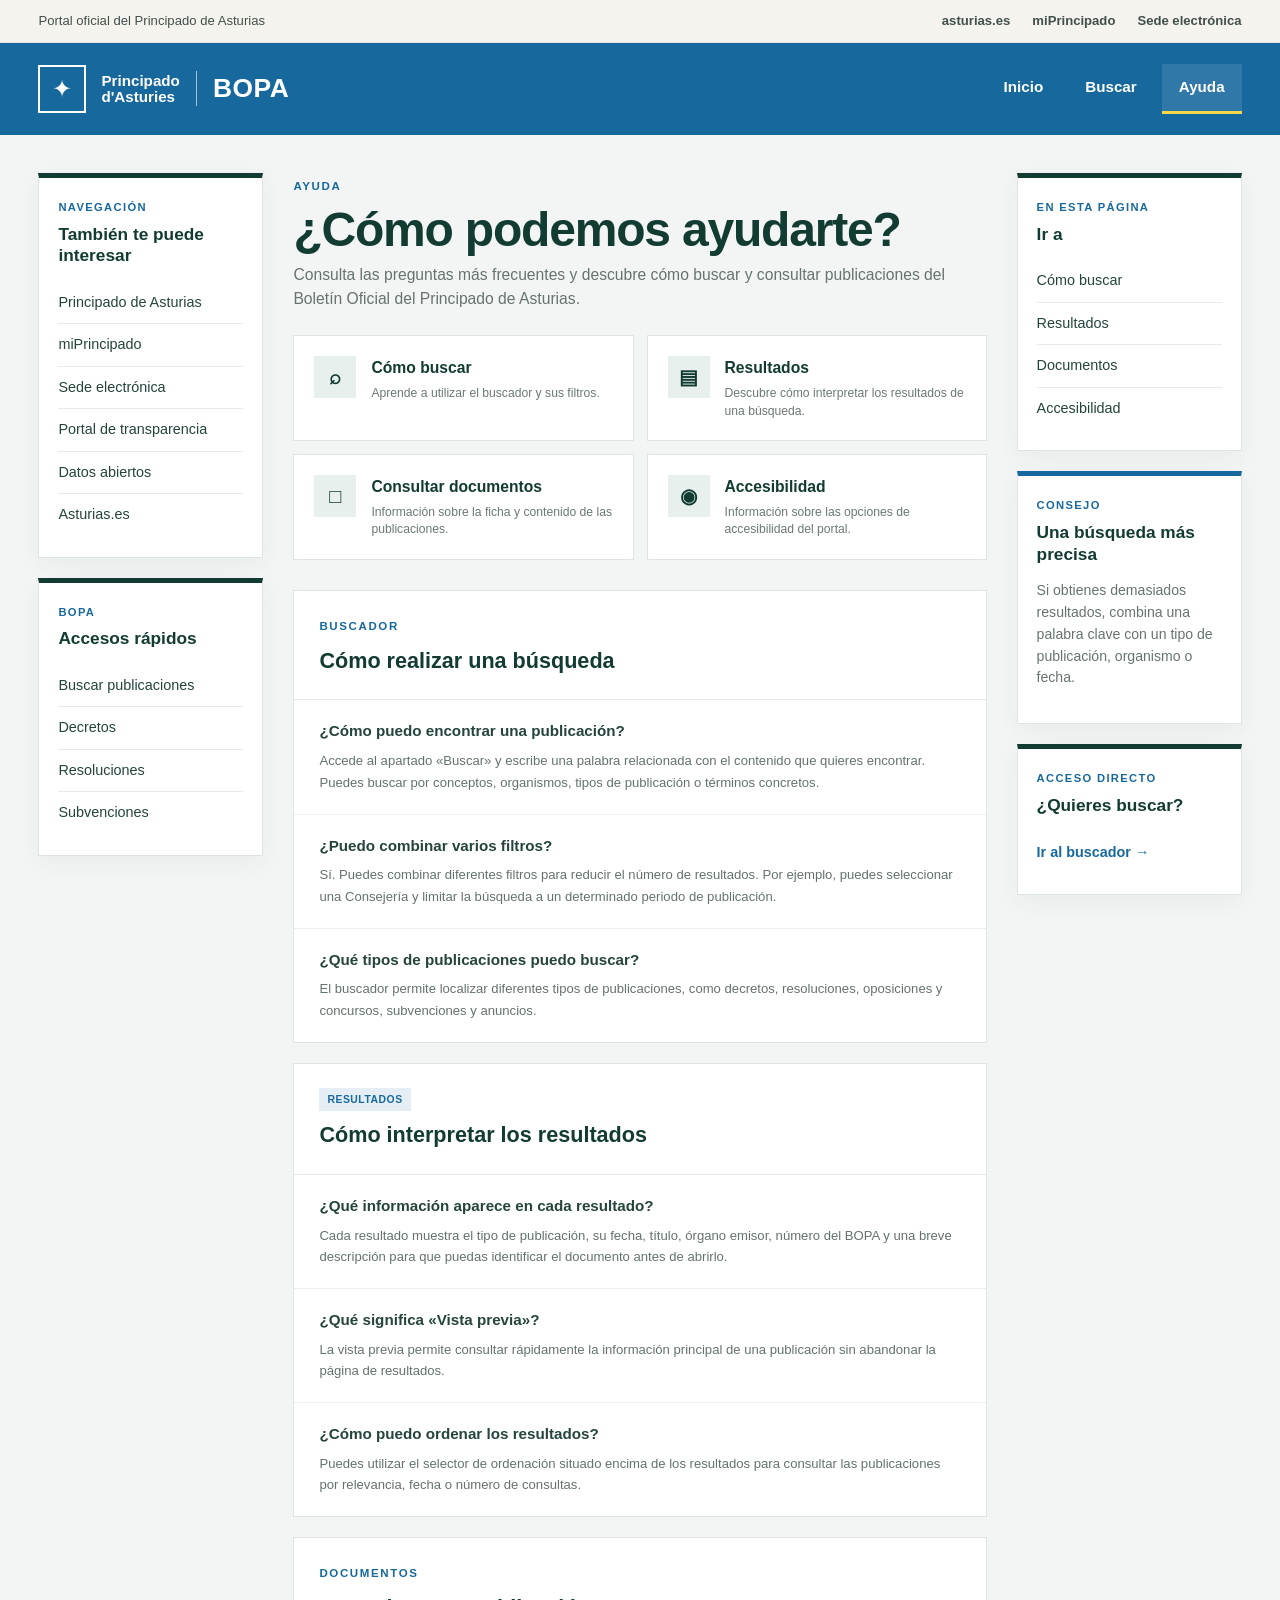
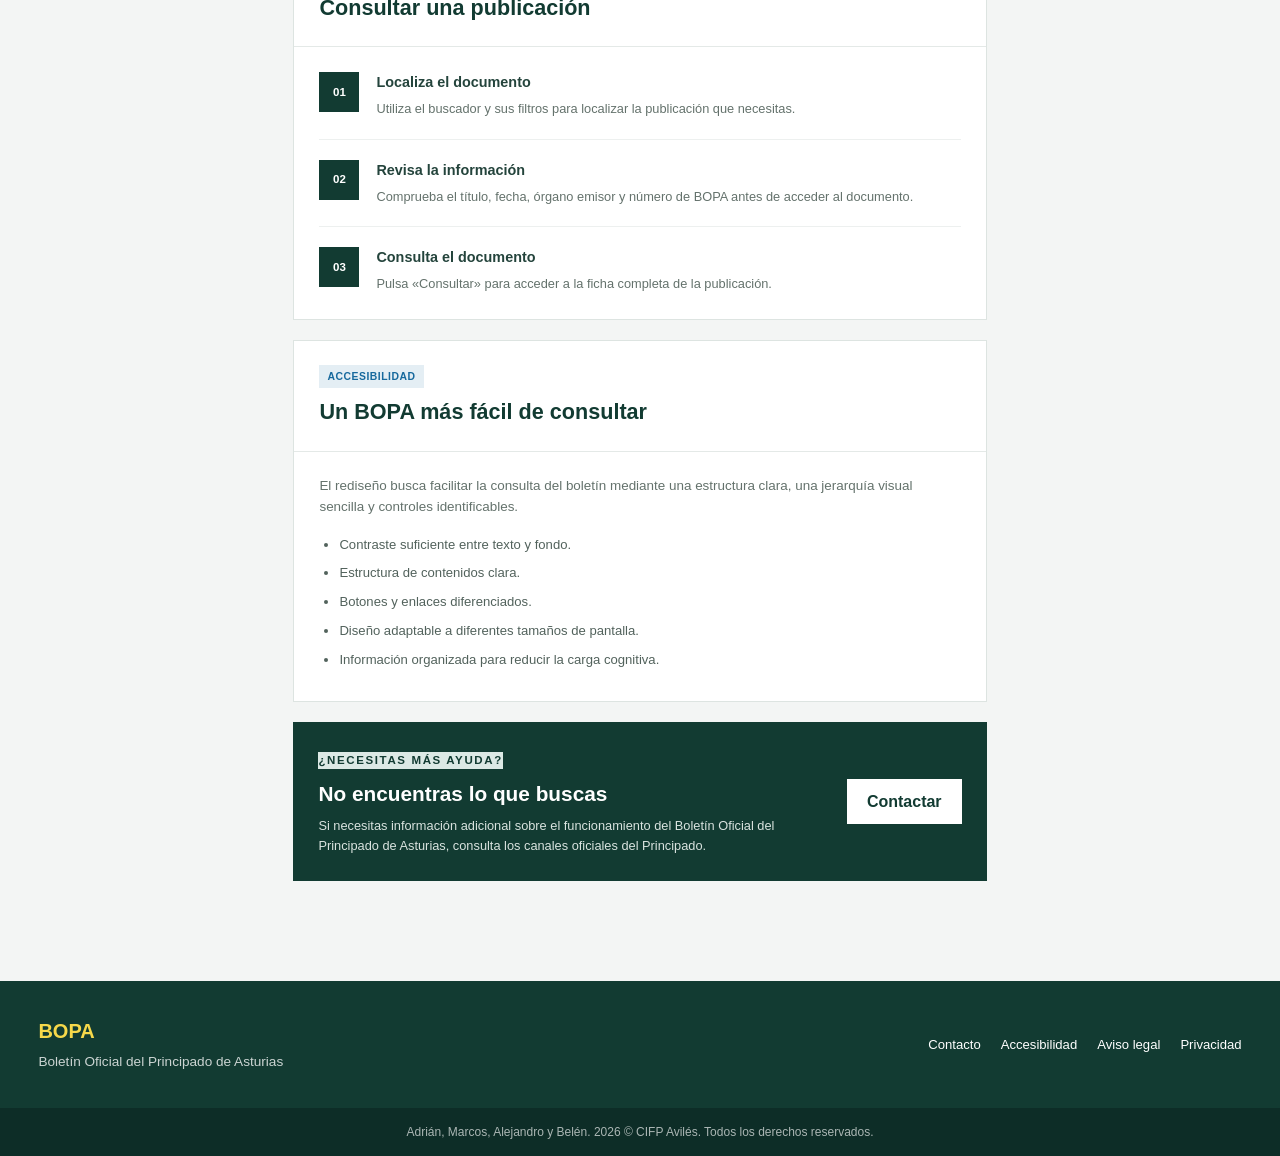
==== BOPA/ayuda.html @ 535a7653 "BOPA Subida TAREA DE CLASE" ====
<!DOCTYPE html>
<html lang="es">

<head>

    <meta charset="UTF-8">

    <meta
        name="viewport"
        content="width=device-width, initial-scale=1.0"
    >

    <title>Ayuda | BOPA</title>

    <link
        rel="stylesheet"
        href="css/estilos.css"
    >

</head>


<body>


    <!-- =========================================
         CABECERA
    ========================================== -->

    <header class="cabecera">


        <!-- BARRA SUPERIOR -->

        <div class="barra-superior">

            <div class="barra-superior-contenido">

                <span>
                    Portal oficial del Principado de Asturias
                </span>


                <nav class="enlaces-superiores">

                    <a href="#">
                        asturias.es
                    </a>

                    <a href="#">
                        miPrincipado
                    </a>

                    <a href="#">
                        Sede electrónica
                    </a>

                </nav>

            </div>

        </div>



        <!-- CABECERA PRINCIPAL -->

        <div class="cabecera-principal">

            <div class="cabecera-contenido">


                <a
                    href="index.html"
                    class="marca"
                >

                    <div class="escudo">
                        ✦
                    </div>


                    <div class="marca-texto">

                        <span class="marca-principado">

                            Principado
                            <br>
                            d'Asturies

                        </span>


                        <span class="separador"></span>


                        <span class="marca-bopa">
                            BOPA
                        </span>

                    </div>

                </a>



                <!-- NAVEGACIÓN -->

                <nav class="navegacion">

                    <a href="index.html">
                        Inicio
                    </a>

                    <a href="buscador.html">
                        Buscar
                    </a>

                    <a
                        href="ayuda.html"
                        class="activo"
                    >
                        Ayuda
                    </a>

                </nav>

            </div>

        </div>

    </header>



    <!-- =========================================
         CONTENIDO PRINCIPAL
    ========================================== -->

    <main class="pagina-bopa pagina-ayuda">


        <!-- =====================================
             COLUMNA IZQUIERDA
        ====================================== -->

        <aside class="columna-lateral izquierda">


            <div class="bloque-lateral">

                <span class="titulo-lateral">
                    NAVEGACIÓN
                </span>


                <h2>
                    También te puede interesar
                </h2>


                <a href="#">
                    Principado de Asturias
                </a>


                <a href="#">
                    miPrincipado
                </a>


                <a href="#">
                    Sede electrónica
                </a>


                <a href="#">
                    Portal de transparencia
                </a>


                <a href="#">
                    Datos abiertos
                </a>


                <a href="#">
                    Asturias.es
                </a>

            </div>



            <div class="bloque-lateral">

                <span class="titulo-lateral">
                    BOPA
                </span>


                <h2>
                    Accesos rápidos
                </h2>


                <a href="buscador.html">
                    Buscar publicaciones
                </a>


                <a href="buscador.html?tipo=decreto">
                    Decretos
                </a>


                <a href="buscador.html?tipo=resolucion">
                    Resoluciones
                </a>


                <a href="buscador.html?tipo=subvenciones">
                    Subvenciones
                </a>

            </div>

        </aside>



        <!-- =====================================
             CONTENIDO CENTRAL
        ====================================== -->

        <section class="contenido-principal">


            <!-- CABECERA -->

            <div class="cabecera-buscador">

                <span class="etiqueta etiqueta-verde">
                    AYUDA
                </span>


                <h1>
                    ¿Cómo podemos ayudarte?
                </h1>


                <p>
                    Consulta las preguntas más frecuentes y descubre
                    cómo buscar y consultar publicaciones del
                    Boletín Oficial del Principado de Asturias.
                </p>

            </div>



            <!-- =================================
                 ACCESOS DE AYUDA
            ================================== -->

            <section class="ayuda-accesos">


                <a
                    href="#como-buscar"
                    class="tarjeta-ayuda"
                >

                    <span class="icono-ayuda">
                        ⌕
                    </span>


                    <div>

                        <h2>
                            Cómo buscar
                        </h2>

                        <p>
                            Aprende a utilizar el buscador y sus filtros.
                        </p>

                    </div>

                </a>



                <a
                    href="#resultados"
                    class="tarjeta-ayuda"
                >

                    <span class="icono-ayuda">
                        ▤
                    </span>


                    <div>

                        <h2>
                            Resultados
                        </h2>

                        <p>
                            Descubre cómo interpretar los resultados
                            de una búsqueda.
                        </p>

                    </div>

                </a>



                <a
                    href="#documentos"
                    class="tarjeta-ayuda"
                >

                    <span class="icono-ayuda">
                        □
                    </span>


                    <div>

                        <h2>
                            Consultar documentos
                        </h2>

                        <p>
                            Información sobre la ficha y contenido
                            de las publicaciones.
                        </p>

                    </div>

                </a>



                <a
                    href="#accesibilidad"
                    class="tarjeta-ayuda"
                >

                    <span class="icono-ayuda">
                        ◉
                    </span>


                    <div>

                        <h2>
                            Accesibilidad
                        </h2>

                        <p>
                            Información sobre las opciones de
                            accesibilidad del portal.
                        </p>

                    </div>

                </a>

            </section>



            <!-- =================================
                 PREGUNTAS FRECUENTES
            ================================== -->

            <section
                class="seccion-ayuda"
                id="como-buscar"
            >

                <div class="titulo-seccion-ayuda">

                    <span class="etiqueta etiqueta-verde">
                        BUSCADOR
                    </span>


                    <h2>
                        Cómo realizar una búsqueda
                    </h2>

                </div>



                <div class="pregunta">

                    <h3>
                        ¿Cómo puedo encontrar una publicación?
                    </h3>


                    <p>
                        Accede al apartado «Buscar» y escribe una
                        palabra relacionada con el contenido que
                        quieres encontrar. Puedes buscar por
                        conceptos, organismos, tipos de publicación
                        o términos concretos.
                    </p>

                </div>



                <div class="pregunta">

                    <h3>
                        ¿Puedo combinar varios filtros?
                    </h3>


                    <p>
                        Sí. Puedes combinar diferentes filtros para
                        reducir el número de resultados. Por ejemplo,
                        puedes seleccionar una Consejería y limitar
                        la búsqueda a un determinado periodo de
                        publicación.
                    </p>

                </div>



                <div class="pregunta">

                    <h3>
                        ¿Qué tipos de publicaciones puedo buscar?
                    </h3>


                    <p>
                        El buscador permite localizar diferentes
                        tipos de publicaciones, como decretos,
                        resoluciones, oposiciones y concursos,
                        subvenciones y anuncios.
                    </p>

                </div>

            </section>



            <!-- =================================
                 RESULTADOS
            ================================== -->

            <section
                class="seccion-ayuda"
                id="resultados"
            >

                <div class="titulo-seccion-ayuda">

                    <span class="etiqueta etiqueta-azul">
                        RESULTADOS
                    </span>


                    <h2>
                        Cómo interpretar los resultados
                    </h2>

                </div>



                <div class="pregunta">

                    <h3>
                        ¿Qué información aparece en cada resultado?
                    </h3>


                    <p>
                        Cada resultado muestra el tipo de publicación,
                        su fecha, título, órgano emisor, número del
                        BOPA y una breve descripción para que puedas
                        identificar el documento antes de abrirlo.
                    </p>

                </div>



                <div class="pregunta">

                    <h3>
                        ¿Qué significa «Vista previa»?
                    </h3>


                    <p>
                        La vista previa permite consultar rápidamente
                        la información principal de una publicación
                        sin abandonar la página de resultados.
                    </p>

                </div>



                <div class="pregunta">

                    <h3>
                        ¿Cómo puedo ordenar los resultados?
                    </h3>


                    <p>
                        Puedes utilizar el selector de ordenación
                        situado encima de los resultados para
                        consultar las publicaciones por relevancia,
                        fecha o número de consultas.
                    </p>

                </div>

            </section>



            <!-- =================================
                 DOCUMENTOS
            ================================== -->

            <section
                class="seccion-ayuda"
                id="documentos"
            >

                <div class="titulo-seccion-ayuda">

                    <span class="etiqueta etiqueta-verde">
                        DOCUMENTOS
                    </span>


                    <h2>
                        Consultar una publicación
                    </h2>

                </div>



                <div class="pasos-ayuda">


                    <div class="paso-ayuda">

                        <span class="numero-paso">
                            01
                        </span>


                        <div>

                            <h3>
                                Localiza el documento
                            </h3>

                            <p>
                                Utiliza el buscador y sus filtros
                                para localizar la publicación que
                                necesitas.
                            </p>

                        </div>

                    </div>



                    <div class="paso-ayuda">

                        <span class="numero-paso">
                            02
                        </span>


                        <div>

                            <h3>
                                Revisa la información
                            </h3>

                            <p>
                                Comprueba el título, fecha, órgano
                                emisor y número de BOPA antes de
                                acceder al documento.
                            </p>

                        </div>

                    </div>



                    <div class="paso-ayuda">

                        <span class="numero-paso">
                            03
                        </span>


                        <div>

                            <h3>
                                Consulta el documento
                            </h3>

                            <p>
                                Pulsa «Consultar» para acceder a la
                                ficha completa de la publicación.
                            </p>

                        </div>

                    </div>

                </div>

            </section>



            <!-- =================================
                 ACCESIBILIDAD
            ================================== -->

            <section
                class="seccion-ayuda"
                id="accesibilidad"
            >

                <div class="titulo-seccion-ayuda">

                    <span class="etiqueta etiqueta-azul">
                        ACCESIBILIDAD
                    </span>


                    <h2>
                        Un BOPA más fácil de consultar
                    </h2>

                </div>


                <div class="bloque-accesibilidad">

                    <p>
                        El rediseño busca facilitar la consulta
                        del boletín mediante una estructura clara,
                        una jerarquía visual sencilla y controles
                        identificables.
                    </p>


                    <ul>

                        <li>
                            Contraste suficiente entre texto y fondo.
                        </li>

                        <li>
                            Estructura de contenidos clara.
                        </li>

                        <li>
                            Botones y enlaces diferenciados.
                        </li>

                        <li>
                            Diseño adaptable a diferentes tamaños
                            de pantalla.
                        </li>

                        <li>
                            Información organizada para reducir
                            la carga cognitiva.
                        </li>

                    </ul>

                </div>

            </section>



            <!-- =================================
                 CONTACTO
            ================================== -->

            <section class="contacto-ayuda">

                <div>

                    <span class="etiqueta etiqueta-verde">
                        ¿NECESITAS MÁS AYUDA?
                    </span>


                    <h2>
                        No encuentras lo que buscas
                    </h2>


                    <p>
                        Si necesitas información adicional sobre
                        el funcionamiento del Boletín Oficial del
                        Principado de Asturias, consulta los
                        canales oficiales del Principado.
                    </p>

                </div>


                <a
                    href="#"
                    class="boton-secundario"
                >
                    Contactar
                </a>

            </section>

        </section>



        <!-- =====================================
             COLUMNA DERECHA
        ====================================== -->

        <aside class="columna-lateral derecha">


            <div class="bloque-lateral">

                <span class="titulo-lateral">
                    EN ESTA PÁGINA
                </span>


                <h2>
                    Ir a
                </h2>


                <a href="#como-buscar">
                    Cómo buscar
                </a>


                <a href="#resultados">
                    Resultados
                </a>


                <a href="#documentos">
                    Documentos
                </a>


                <a href="#accesibilidad">
                    Accesibilidad
                </a>

            </div>



            <div class="bloque-lateral bloque-destacado">

                <span class="titulo-lateral">
                    CONSEJO
                </span>


                <h2>
                    Una búsqueda más precisa
                </h2>


                <p>
                    Si obtienes demasiados resultados, combina
                    una palabra clave con un tipo de publicación,
                    organismo o fecha.
                </p>

            </div>



            <div class="bloque-lateral">

                <span class="titulo-lateral">
                    ACCESO DIRECTO
                </span>
                <h2>
                    ¿Quieres buscar?
                </h2>
                <a
                    href="buscador.html"
                    class="enlace-destacado"
                >
                    Ir al buscador →
                </a>
            </div>
        </aside>
    </main>


    <!-- =========================================
         FOOTER
    ========================================== -->

    <footer class="pie-pagina">
        <div class="pie-contenido">
            <div class="pie-marca">
                <strong>
                    BOPA
                </strong>
                <span>
                    Boletín Oficial del Principado de Asturias
                </span>
            </div>
            <div class="pie-enlaces">
                <a href="#">
                    Contacto
                </a>
                <a href="#">
                    Accesibilidad
                </a>
                <a href="#">
                    Aviso legal
                </a>
                <a href="#">
                    Privacidad
                </a>
            </div>
        </div>
        <div class="pie-final">
                Adrián, Marcos, Alejandro y Belén.
                2026 © CIFP Avilés.
                Todos los derechos reservados.
        </div>
    </footer>
</body>
</html>
---- BOPA/css/estilos.css ----
/* =========================================
   CONFIGURACIÓN GENERAL
========================================= */

* {
    box-sizing: border-box;
    margin: 0;
    padding: 0;
}

html {
    scroll-behavior: smooth;
}

body {
    font-family: Arial, Helvetica, sans-serif;
    background: #f3f5f4;
    color: #172522;
    line-height: 1.5;
}

a {
    color: inherit;
}

button,
input {
    font: inherit;
}



/* =========================================
   COLORES
========================================= */

/*
   Verde institucional:
   #123b32

   Azul asturiano:
   #17699d

   Azul oscuro:
   #0d4668

   Amarillo:
   #f6d84a

   Crema:
   #f5f3ed

   Gris:
   #66736f
*/



/* =========================================
   CABECERA
========================================= */

.cabecera {
    width: 100%;
    background: white;
}


/* Barra superior */

.barra-superior {
    background: #f5f3ed;
    border-bottom: 1px solid #e2e5e3;
}

.barra-superior-contenido {
    width: min(1500px, 94%);
    margin: 0 auto;

    min-height: 42px;

    display: flex;
    align-items: center;
    justify-content: space-between;

    gap: 20px;

    font-size: 0.82rem;
    color: #42504c;
}

.enlaces-superiores {
    display: flex;
    align-items: center;
    gap: 22px;
}

.enlaces-superiores a {
    text-decoration: none;
    font-weight: 600;
}

.enlaces-superiores a:hover {
    text-decoration: underline;
}



/* Cabecera principal */

.cabecera-principal {
    background: #17699d;
    color: white;
}

.cabecera-contenido {
    width: min(1500px, 94%);
    min-height: 92px;

    margin: 0 auto;

    display: flex;
    align-items: center;
    justify-content: space-between;

    gap: 30px;
}


/* Marca */

.marca {
    display: flex;
    align-items: center;
    gap: 15px;

    color: white;
    text-decoration: none;
}

.escudo {
    width: 48px;
    height: 48px;

    border: 2px solid white;

    display: flex;
    align-items: center;
    justify-content: center;

    font-size: 1.5rem;
}

.marca-texto {
    display: flex;
    align-items: center;
    gap: 16px;
}

.marca-principado {
    font-size: 0.95rem;
    line-height: 1.05;
    font-weight: 700;
}

.separador {
    width: 1px;
    height: 35px;
    background: rgba(255, 255, 255, 0.6);
}

.marca-bopa {
    font-size: 1.65rem;
    font-weight: 700;
    letter-spacing: 0.02em;
}


/* Navegación */

.navegacion {
    display: flex;
    align-items: center;
    gap: 8px;
}

.navegacion a {
    color: white;
    text-decoration: none;

    padding: 12px 17px;

    font-size: 0.95rem;
    font-weight: 600;

    border-bottom: 3px solid transparent;

    transition: 0.2s ease;
}

.navegacion a:hover,
.navegacion a.activo {
    background: rgba(255, 255, 255, 0.1);
    border-bottom-color: #f6d84a;
}



/* =========================================
   ESTRUCTURA DE TRES COLUMNAS
========================================= */

.pagina-bopa {
    width: min(1500px, 94%);

    margin: 0 auto;

    display: grid;

    grid-template-columns:
        225px
        minmax(500px, 1fr)
        225px;

    gap: 30px;

    align-items: start;

    padding: 38px 0 70px;
}


/* =========================================
   COLUMNAS LATERALES
========================================= */

.columna-lateral {
    position: sticky;
    top: 25px;

    display: flex;
    flex-direction: column;
    gap: 20px;
}


.bloque-lateral {
    background: white;

    border: 1px solid #dde4e1;
    border-top: 5px solid #123b32;

    padding: 21px 19px;

    box-shadow:
        0 7px 22px rgba(18, 59, 50, 0.05);
}


.titulo-lateral {
    display: block;

    margin-bottom: 8px;

    color: #17699d;

    font-size: 0.7rem;
    font-weight: 800;

    letter-spacing: 0.12em;
}


.bloque-lateral h2 {
    color: #123b32;

    font-size: 1.08rem;
    line-height: 1.25;

    margin-bottom: 15px;
}


.bloque-lateral a {
    display: block;

    padding: 11px 0;

    color: #24443c;

    border-bottom: 1px solid #e6ebe9;

    text-decoration: none;

    font-size: 0.9rem;
    line-height: 1.35;

    transition: 0.2s ease;
}


.bloque-lateral a:last-child {
    border-bottom: none;
}


.bloque-lateral a:hover {
    color: #17699d;
    padding-left: 5px;
}


.bloque-lateral p {
    color: #66736f;

    font-size: 0.88rem;
    line-height: 1.55;

    margin-bottom: 13px;
}


.enlace-destacado {
    color: #17699d !important;

    font-weight: 700;

    border-bottom: none !important;
}


.bloque-ayuda {
    border-top-color: #f6d84a;
}


.bloque-destacado {
    border-top-color: #17699d;
}


.numero-bopa {
    background: #123b32;
    color: white;

    border-top: 5px solid #f6d84a;
}


.numero-bopa .titulo-lateral {
    color: #f6d84a;
}


.numero-bopa strong {
    display: block;

    font-size: 2rem;
    line-height: 1;

    margin-bottom: 6px;
}


.numero-bopa span:last-child {
    font-size: 0.85rem;
    opacity: 0.85;
}



/* =========================================
   CONTENIDO CENTRAL
========================================= */

.contenido-principal {
    min-width: 0;
}



/* =========================================
   HERO
========================================= */

.hero-bopa {
    position: relative;

    min-height: 355px;

    padding: 54px 50px;

    display: flex;
    align-items: center;

    overflow: hidden;

    background:
        linear-gradient(
            115deg,
            #123b32 0%,
            #155044 57%,
            #17699d 100%
        );

    color: white;
}


.hero-contenido {
    position: relative;
    z-index: 2;

    max-width: 650px;
}


.etiqueta {
    display: inline-block;

    color: #f6d84a;

    font-size: 0.72rem;
    font-weight: 800;

    letter-spacing: 0.14em;
}


.etiqueta-verde {
    color: #17699d;
}


.hero-bopa h1 {
    max-width: 650px;

    margin: 14px 0 19px;

    font-size: clamp(2.2rem, 4vw, 3.7rem);
    line-height: 1.02;
    letter-spacing: -0.03em;
}


.hero-bopa p {
    max-width: 610px;

    margin-bottom: 29px;

    color: rgba(255, 255, 255, 0.88);

    font-size: 1rem;
    line-height: 1.65;
}



/* Decoración */

.decoracion-hero {
    position: absolute;

    right: -30px;
    bottom: -20px;

    width: 390px;
    height: 260px;

    opacity: 0.75;
}


.montana {
    position: absolute;

    bottom: 0;

    border-style: solid;
    border-width: 0 110px 190px 110px;
    border-color: transparent transparent rgba(255, 255, 255, 0.08) transparent;
}


.montana-1 {
    left: 0;
}


.montana-2 {
    left: 95px;

    border-width: 0 135px 220px 135px;
    border-bottom-color: rgba(246, 216, 74, 0.1);
}


.montana-3 {
    left: 190px;

    border-width: 0 115px 170px 115px;
    border-bottom-color: rgba(255, 255, 255, 0.07);
}



/* =========================================
   BOTONES
========================================= */

.boton-principal {
    display: inline-flex;
    align-items: center;
    justify-content: center;

    min-height: 48px;

    padding: 0 22px;

    background: #f6d84a;
    color: #123b32;

    text-decoration: none;

    font-weight: 800;

    border: 2px solid #f6d84a;

    transition: 0.2s ease;
}


.boton-principal:hover {
    background: white;
    border-color: white;
}


.boton-secundario {
    display: inline-flex;
    align-items: center;
    justify-content: center;

    min-height: 45px;

    padding: 0 20px;

    background: #123b32;
    color: white;

    text-decoration: none;

    font-weight: 700;

    white-space: nowrap;

    transition: 0.2s ease;
}


.boton-secundario:hover {
    background: #17699d;
}



/* =========================================
   ÚLTIMO BOLETÍN
========================================= */

.ultimo-bulletin {
    margin-top: 22px;

    padding: 25px 27px;

    background: #f5f3ed;

    border-left: 5px solid #f6d84a;

    display: flex;
    align-items: center;
    justify-content: space-between;

    gap: 25px;
}


.bulletin-info h2 {
    margin: 7px 0 3px;

    color: #123b32;

    font-size: 1.55rem;
}


.bulletin-info p {
    color: #66736f;

    font-size: 0.9rem;
}



/* =========================================
   BUSCADOR DESTACADO
========================================= */

.buscador-destacado {
    margin-top: 22px;

    padding: 27px;

    background: white;

    border: 1px solid #dde4e1;

    display: grid;

    grid-template-columns: 0.8fr 1.2fr;

    gap: 30px;

    align-items: center;
}


.buscador-destacado h2 {
    color: #123b32;

    margin: 7px 0 6px;

    font-size: 1.5rem;
}


.buscador-destacado p {
    color: #66736f;

    font-size: 0.9rem;
}


.buscador-formulario label {
    display: block;

    margin-bottom: 8px;

    color: #123b32;

    font-size: 0.82rem;
    font-weight: 700;
}


.campo-busqueda {
    display: flex;

    width: 100%;
}


.campo-busqueda input {
    flex: 1;

    min-width: 0;

    height: 49px;

    padding: 0 15px;

    border: 2px solid #aebbb7;
    border-right: none;

    color: #172522;

    outline: none;
}


.campo-busqueda input:focus {
    border-color: #17699d;
}


.campo-busqueda button {
    height: 49px;

    padding: 0 22px;

    border: none;

    background: #17699d;
    color: white;

    font-weight: 700;

    cursor: pointer;

    transition: 0.2s ease;
}


.campo-busqueda button:hover {
    background: #123b32;
}



/* =========================================
   ACCESOS CENTRALES
========================================= */

.accesos-centro {
    margin-top: 42px;
}


.titulo-seccion {
    margin-bottom: 20px;
}


.titulo-seccion h2 {
    color: #123b32;

    margin: 7px 0 5px;

    font-size: 1.65rem;
}


.titulo-seccion p {
    color: #66736f;

    font-size: 0.9rem;
}


.tarjetas-acceso {
    display: grid;

    grid-template-columns: repeat(2, minmax(0, 1fr));

    gap: 14px;
}


.tarjeta-acceso {
    min-height: 105px;

    padding: 19px;

    background: white;

    border: 1px solid #dde4e1;

    display: grid;

    grid-template-columns: 42px 1fr 20px;

    align-items: center;

    gap: 14px;

    text-decoration: none;

    transition:
        transform 0.2s ease,
        box-shadow 0.2s ease,
        border-color 0.2s ease;
}


.tarjeta-acceso:hover {
    transform: translateY(-3px);

    border-color: #17699d;

    box-shadow:
        0 9px 25px rgba(18, 59, 50, 0.08);
}


.icono-tarjeta {
    width: 42px;
    height: 42px;

    display: flex;
    align-items: center;
    justify-content: center;

    background: #e8f0ee;

    color: #123b32;

    font-weight: 800;

    border-radius: 50%;
}


.tarjeta-acceso strong {
    display: block;

    color: #123b32;

    margin-bottom: 4px;

    font-size: 0.95rem;
}


.tarjeta-acceso span:not(.flecha) {
    display: block;

    color: #66736f;

    font-size: 0.78rem;
    line-height: 1.4;
}


.tarjeta-acceso .flecha {
    color: #17699d;

    font-size: 1.25rem;

    font-weight: 700;
}



/* =========================================
   PIE DE PÁGINA
========================================= */

.pie-pagina {
    background: #123b32;
    color: white;

    margin-top: 10px;
}


.pie-contenido {
    width: min(1500px, 94%);

    margin: 0 auto;

    padding: 35px 0;

    display: flex;
    justify-content: space-between;
    align-items: center;

    gap: 30px;
}


.pie-marca strong {
    display: block;

    margin-bottom: 3px;

    color: #f6d84a;

    font-size: 1.25rem;
}


.pie-marca span {
    color: rgba(255, 255, 255, 0.78);

    font-size: 0.85rem;
}


.pie-enlaces {
    display: flex;

    flex-wrap: wrap;

    gap: 20px;
}


.pie-enlaces a {
    color: white;

    font-size: 0.82rem;

    text-decoration: none;
}


.pie-enlaces a:hover {
    text-decoration: underline;
}


.pie-final {
    padding: 15px 5%;

    background: #0d2d27;

    color: rgba(255, 255, 255, 0.65);

    text-align: center;

    font-size: 0.75rem;
}



/* =========================================
   TABLET
========================================= */

@media (max-width: 1150px) {

    .pagina-bopa {
        grid-template-columns:
            190px
            minmax(0, 1fr)
            190px;

        gap: 20px;
    }

    .hero-bopa {
        padding: 45px 38px;
    }

    .hero-bopa h1 {
        font-size: 2.6rem;
    }

    .decoracion-hero {
        opacity: 0.45;
        right: -100px;
    }

}



/* =========================================
   TABLET PEQUEÑA
========================================= */

@media (max-width: 900px) {

    .pagina-bopa {
        grid-template-columns: 1fr;
    }


    .columna-lateral {
        position: static;
    }


    .contenido-principal {
        order: 1;
    }


    .izquierda {
        order: 2;
    }


    .derecha {
        order: 3;
    }


    .izquierda,
    .derecha {
        display: grid;

        grid-template-columns: repeat(2, minmax(0, 1fr));

        align-items: start;
    }


    .hero-bopa {
        min-height: 320px;
    }


    .buscador-destacado {
        grid-template-columns: 1fr;
    }

}



/* =========================================
   MÓVIL
========================================= */

@media (max-width: 650px) {

    .barra-superior-contenido {
        min-height: 38px;

        justify-content: center;

        font-size: 0.72rem;
    }


    .enlaces-superiores {
        display: none;
    }


    .cabecera-contenido {
        min-height: 80px;
    }


    .escudo {
        width: 40px;
        height: 40px;
    }


    .marca-principado {
        display: none;
    }


    .separador {
        display: none;
    }


    .marca-bopa {
        font-size: 1.45rem;
    }


    .navegacion a {
        padding: 9px 8px;

        font-size: 0.78rem;
    }


    .pagina-bopa {
        width: 92%;

        padding-top: 20px;
        padding-bottom: 45px;
    }


    .hero-bopa {
        min-height: 350px;

        padding: 35px 25px;
    }


    .hero-bopa h1 {
        font-size: 2.2rem;
    }


    .hero-bopa p {
        font-size: 0.92rem;
    }


    .decoracion-hero {
        right: -170px;
        bottom: -30px;
    }


    .ultimo-bulletin {
        align-items: flex-start;

        flex-direction: column;

        padding: 22px;
    }


    .boton-secundario {
        width: 100%;
    }


    .buscador-destacado {
        padding: 22px;
    }


    .campo-busqueda {
        flex-direction: column;
        gap: 8px;
    }


    .campo-busqueda input {
        width: 100%;

        border-right: 2px solid #aebbb7;
    }


    .campo-busqueda button {
        width: 100%;
    }


    .tarjetas-acceso {
        grid-template-columns: 1fr;
    }


    .izquierda,
    .derecha {
        display: flex;

        flex-direction: column;
    }


    .pie-contenido {
        flex-direction: column;

        align-items: flex-start;
    }


    .pie-enlaces {
        gap: 12px;
    }

}



/* =========================================
   ACCESIBILIDAD / REDUCCIÓN DE MOVIMIENTO
========================================= */

@media (prefers-reduced-motion: reduce) {

    html {
        scroll-behavior: auto;
    }

    *,
    *::before,
    *::after {
        transition: none !important;
    }

}

/* =========================================
   BUSCADOR BOPA
========================================= */

.pagina-buscador {
    align-items: start;
}


/* =========================================
   CABECERA DEL BUSCADOR
========================================= */

.cabecera-buscador {
    margin-bottom: 25px;
}

.cabecera-buscador h1 {
    color: #123b32;

    margin: 8px 0 8px;

    font-size: clamp(2rem, 4vw, 3rem);

    line-height: 1.05;

    letter-spacing: -0.025em;
}

.cabecera-buscador p {
    max-width: 700px;

    color: #66736f;

    font-size: 0.98rem;
}


/* =========================================
   PANEL DE BÚSQUEDA
========================================= */

.panel-busqueda {
    position: relative;

    background: white;

    border: 1px solid #dde4e1;

    padding: 27px;

    margin-bottom: 25px;

    box-shadow:
        0 7px 25px rgba(18, 59, 50, 0.04);
}

.panel-busqueda form {
    position: relative;
}

.panel-busqueda label {
    display: block;

    color: #123b32;

    font-weight: 700;

    margin-bottom: 9px;
}

.busqueda-principal {
    display: flex;

    width: 100%;
}

.input-con-icono {
    position: relative;

    flex: 1;
}

.icono-busqueda {
    position: absolute;

    left: 16px;
    top: 50%;

    transform: translateY(-50%);

    color: #66736f;

    font-size: 1.35rem;

    pointer-events: none;
}

.input-con-icono input {
    width: 100%;

    height: 55px;

    padding: 0 18px 0 48px;

    border: 2px solid #aebbb7;
    border-right: none;

    outline: none;

    color: #172522;

    background: white;
}

.input-con-icono input:focus {
    border-color: #17699d;
}

.boton-buscar {
    min-width: 120px;

    height: 55px;

    padding: 0 25px;

    border: none;

    background: #17699d;

    color: white;

    font-weight: 700;

    cursor: pointer;

    transition: 0.2s ease;
}

.boton-buscar:hover {
    background: #123b32;
}


/* =========================================
   SUGERENCIAS
========================================= */

.sugerencias {
    position: absolute;

    z-index: 20;

    top: 91px;
    left: 0;
    right: 120px;

    background: white;

    border: 1px solid #cbd5d1;

    box-shadow:
        0 10px 25px rgba(0, 0, 0, 0.1);
}

.sugerencia {
    width: 100%;

    display: flex;

    align-items: center;

    gap: 10px;

    padding: 13px 16px;

    border: none;
    border-bottom: 1px solid #edf0ef;

    background: white;

    text-align: left;

    color: #24443c;

    cursor: pointer;
}

.sugerencia:last-child {
    border-bottom: none;
}

.sugerencia:hover {
    background: #f2f6f5;
}

.sugerencia-icono {
    color: #17699d;

    font-weight: 700;
}


/* =========================================
   EJEMPLOS DE BÚSQUEDA
========================================= */

.ejemplos-busqueda {
    display: flex;

    align-items: center;

    flex-wrap: wrap;

    gap: 8px;

    margin-top: 14px;

    font-size: 0.78rem;

    color: #66736f;
}

.ejemplos-busqueda button {
    border: none;

    padding: 5px 9px;

    background: #edf3f1;

    color: #17699d;

    border-radius: 3px;

    cursor: pointer;

    font-size: 0.76rem;

    font-weight: 600;
}

.ejemplos-busqueda button:hover {
    background: #dce9e5;
}


/* =========================================
   ZONA RESULTADOS
========================================= */

.zona-resultados {
    display: grid;

    grid-template-columns: 230px minmax(0, 1fr);

    gap: 22px;

    align-items: start;
}


/* =========================================
   FILTROS
========================================= */

.filtros {
    background: white;

    border: 1px solid #dde4e1;

    padding: 20px;

    position: sticky;

    top: 25px;
}

.filtros-cabecera {
    display: flex;

    align-items: flex-start;

    justify-content: space-between;

    gap: 10px;

    padding-bottom: 17px;

    border-bottom: 1px solid #e3e8e6;
}

.filtros-cabecera h2 {
    color: #123b32;

    font-size: 1.15rem;

    margin-top: 5px;
}

.boton-limpiar {
    padding: 4px 0;

    border: none;

    background: transparent;

    color: #17699d;

    font-size: 0.76rem;

    font-weight: 700;

    cursor: pointer;
}

.boton-limpiar:hover {
    text-decoration: underline;
}


/* Grupos */

.grupo-filtro {
    padding: 19px 0;

    border-bottom: 1px solid #e3e8e6;
}

.grupo-filtro:last-child {
    border-bottom: none;
}

.grupo-filtro h3 {
    color: #24443c;

    font-size: 0.86rem;

    margin-bottom: 12px;
}


/* Checkbox */

.checkbox-filtro {
    display: grid;

    grid-template-columns: 17px minmax(0, 1fr) auto;

    align-items: center;

    gap: 8px;

    padding: 7px 0;

    cursor: pointer;

    font-size: 0.8rem;

    color: #4c5c57;
}

.checkbox-filtro input {
    width: 15px;
    height: 15px;

    accent-color: #17699d;

    cursor: pointer;
}

.checkbox-filtro small {
    color: #8a9692;

    font-size: 0.7rem;
}


/* Fechas */

.campo-fecha {
    display: block;

    margin-bottom: 10px;
}

.campo-fecha:last-child {
    margin-bottom: 0;
}

.campo-fecha span {
    display: block;

    color: #66736f;

    font-size: 0.72rem;

    margin-bottom: 4px;
}

.campo-fecha input {
    width: 100%;

    height: 37px;

    padding: 0 8px;

    border: 1px solid #bdc8c4;

    color: #34453f;

    background: white;

    outline: none;

    font-size: 0.76rem;
}

.campo-fecha input:focus {
    border-color: #17699d;
}


/* Número BOPA */

.input-filtro {
    width: 100%;

    height: 38px;

    padding: 0 10px;

    border: 1px solid #bdc8c4;

    outline: none;

    font-size: 0.8rem;
}

.input-filtro:focus {
    border-color: #17699d;
}


/* =========================================
   CABECERA RESULTADOS
========================================= */

.resultados {
    min-width: 0;
}

.resultados-cabecera {
    display: flex;

    justify-content: space-between;

    align-items: flex-end;

    gap: 20px;

    margin-bottom: 16px;
}

.contador-resultados {
    color: #123b32;

    font-size: 1.1rem;

    font-weight: 800;
}

.resultados-cabecera p {
    color: #66736f;

    font-size: 0.78rem;

    margin-top: 2px;
}

.ordenar {
    display: flex;

    align-items: center;

    gap: 8px;

    white-space: nowrap;
}

.ordenar label {
    color: #66736f;

    font-size: 0.76rem;
}

.ordenar select {
    height: 36px;

    padding: 0 9px;

    border: 1px solid #bdc8c4;

    background: white;

    color: #34453f;

    outline: none;

    font-size: 0.78rem;
}


/* =========================================
   TARJETAS DE RESULTADOS
========================================= */

.lista-resultados {
    display: flex;

    flex-direction: column;

    gap: 13px;
}

.resultado {
    background: white;

    border: 1px solid #dde4e1;

    padding: 20px 22px;

    transition:
        border-color 0.2s ease,
        box-shadow 0.2s ease,
        transform 0.2s ease;
}

.resultado:hover {
    border-color: #17699d;

    box-shadow:
        0 8px 22px rgba(18, 59, 50, 0.07);
}

.resultado-superior {
    display: flex;

    justify-content: space-between;

    align-items: flex-start;

    gap: 15px;

    margin-bottom: 8px;
}

.resultado-meta {
    display: flex;

    align-items: center;

    flex-wrap: wrap;

    gap: 8px;
}

.etiqueta-resultado {
    display: inline-flex;

    align-items: center;

    padding: 4px 8px;

    background: #e8f0ee;

    color: #123b32;

    font-size: 0.68rem;

    font-weight: 800;

    text-transform: uppercase;

    letter-spacing: 0.05em;
}

.fecha-resultado {
    color: #7a8883;

    font-size: 0.72rem;
}

.resultado h2 {
    color: #123b32;

    font-size: 1.08rem;

    line-height: 1.35;

    margin-bottom: 8px;
}

.resultado h2 mark {
    background: #fff0a6;

    color: inherit;

    padding: 1px 2px;
}

.resultado-descripcion {
    color: #5c6a65;

    font-size: 0.84rem;

    line-height: 1.55;

    margin-bottom: 13px;
}

.resultado-descripcion mark {
    background: #fff0a6;

    color: inherit;
}

.resultado-inferior {
    display: flex;

    align-items: center;

    justify-content: space-between;

    gap: 15px;

    padding-top: 13px;

    border-top: 1px solid #edf0ef;
}

.resultado-datos {
    display: flex;

    flex-wrap: wrap;

    gap: 14px;

    color: #71807a;

    font-size: 0.72rem;
}

.resultado-dato strong {
    color: #42534c;
}

.resultado-acciones {
    display: flex;

    align-items: center;

    gap: 8px;
}

.boton-preview {
    min-height: 35px;

    padding: 0 12px;

    border: 1px solid #bdc8c4;

    background: white;

    color: #17699d;

    font-size: 0.74rem;

    font-weight: 700;

    cursor: pointer;
}

.boton-preview:hover {
    background: #f0f5f3;
}

.boton-documento {
    display: inline-flex;

    align-items: center;

    justify-content: center;

    min-height: 35px;

    padding: 0 13px;

    background: #123b32;

    color: white;

    text-decoration: none;

    font-size: 0.74rem;

    font-weight: 700;
}

.boton-documento:hover {
    background: #17699d;
}


/* =========================================
   SIN RESULTADOS
========================================= */

.sin-resultados {
    padding: 55px 25px;

    background: white;

    border: 1px solid #dde4e1;

    text-align: center;
}

.icono-sin-resultados {
    width: 45px;
    height: 45px;

    margin: 0 auto 14px;

    display: flex;

    align-items: center;
    justify-content: center;

    background: #edf3f1;

    border-radius: 50%;

    color: #17699d;

    font-weight: 800;
}

.sin-resultados h2 {
    color: #123b32;

    font-size: 1.25rem;

    margin-bottom: 7px;
}

.sin-resultados p {
    color: #66736f;

    font-size: 0.85rem;

    margin-bottom: 18px;
}


/* =========================================
   HISTORIAL
========================================= */

.historial-busquedas {
    display: flex;

    flex-direction: column;

    gap: 8px;
}

.historial-busquedas span {
    color: #899590;

    font-size: 0.76rem;
}

.historial-item {
    padding: 8px 9px;

    background: #f1f5f3;

    color: #42534c;

    font-size: 0.76rem;

    border-left: 3px solid #17699d;
}


/* =========================================
   MODAL PREVIEW
========================================= */

.modal-preview {
    position: fixed;

    inset: 0;

    z-index: 100;

    display: flex;

    align-items: center;

    justify-content: center;

    padding: 25px;
}

.modal-preview[hidden] {
    display: none;
}

.modal-fondo {
    position: absolute;

    inset: 0;

    background: rgba(8, 27, 23, 0.72);
}

.modal-contenido {
    position: relative;

    z-index: 2;

    width: min(760px, 100%);

    max-height: 85vh;

    overflow-y: auto;

    padding: 32px;

    background: white;

    box-shadow:
        0 20px 60px rgba(0, 0, 0, 0.25);
}

.cerrar-modal {
    position: absolute;

    top: 12px;
    right: 15px;

    width: 35px;
    height: 35px;

    border: none;

    background: transparent;

    color: #42534c;

    font-size: 1.8rem;

    cursor: pointer;

    line-height: 1;
}

.cerrar-modal:hover {
    color: #17699d;
}

#preview-contenido {
    margin-top: 15px;
}

#preview-contenido h2 {
    color: #123b32;

    font-size: 1.5rem;

    line-height: 1.3;

    margin: 8px 0 13px;
}

#preview-contenido p {
    color: #5c6a65;

    font-size: 0.9rem;

    line-height: 1.65;

    margin-bottom: 13px;
}

.preview-datos {
    display: grid;

    grid-template-columns: repeat(2, 1fr);

    gap: 10px;

    margin: 20px 0;
}

.preview-dato {
    padding: 13px;

    background: #f3f6f5;
}

.preview-dato span {
    display: block;

    color: #7a8883;

    font-size: 0.7rem;

    margin-bottom: 3px;
}

.preview-dato strong {
    color: #34453f;

    font-size: 0.82rem;
}


/* =========================================
   RESPONSIVE BUSCADOR
========================================= */

@media (max-width: 1100px) {

    .zona-resultados {
        grid-template-columns: 205px minmax(0, 1fr);
    }

}


@media (max-width: 900px) {

    .zona-resultados {
        grid-template-columns: 1fr;
    }

    .filtros {
        position: static;
    }

    .filtros-cabecera {
        align-items: center;
    }

    .grupo-filtro {
        display: inline-block;

        vertical-align: top;

        width: 49%;

        padding-right: 15px;

        border-bottom: none;
    }

    .resultados-cabecera {
        align-items: flex-start;
    }

}


@media (max-width: 650px) {

    .cabecera-buscador h1 {
        font-size: 2rem;
    }

    .panel-busqueda {
        padding: 20px;
    }

    .busqueda-principal {
        flex-direction: column;

        gap: 8px;
    }

    .input-con-icono input {
        border-right: 2px solid #aebbb7;
    }

    .boton-buscar {
        width: 100%;
    }

    .sugerencias {
        top: 147px;
        right: 0;
    }

    .ejemplos-busqueda {
        align-items: flex-start;

        flex-direction: column;
    }

    .grupo-filtro {
        display: block;

        width: 100%;

        padding-right: 0;

        border-bottom: 1px solid #e3e8e6;
    }

    .resultados-cabecera {
        flex-direction: column;

        align-items: flex-start;
    }

    .ordenar {
        width: 100%;

        justify-content: space-between;
    }

    .ordenar select {
        flex: 1;
    }

    .resultado {
        padding: 17px;
    }

    .resultado-superior {
        flex-direction: column;
    }

    .resultado-inferior {
        align-items: flex-start;

        flex-direction: column;
    }

    .resultado-acciones {
        width: 100%;
    }

    .boton-preview,
    .boton-documento {
        flex: 1;
    }

    .preview-datos {
        grid-template-columns: 1fr;
    }

    .modal-contenido {
        padding: 25px 20px;
    }

}

/* =========================================
   PÁGINA DE AYUDA
========================================= */

.pagina-ayuda {
    align-items: start;
}


/* =========================================
   ACCESOS DE AYUDA
========================================= */

.ayuda-accesos {
    display: grid;

    grid-template-columns: repeat(2, 1fr);

    gap: 13px;

    margin-bottom: 30px;
}


.tarjeta-ayuda {
    display: flex;

    align-items: flex-start;

    gap: 15px;

    padding: 20px;

    background: white;

    border: 1px solid #dde4e1;

    color: inherit;

    text-decoration: none;

    transition:
        border-color 0.2s ease,
        transform 0.2s ease,
        box-shadow 0.2s ease;
}


.tarjeta-ayuda:hover {
    border-color: #17699d;

    transform: translateY(-2px);

    box-shadow:
        0 8px 22px rgba(18, 59, 50, 0.07);
}


.icono-ayuda {
    flex-shrink: 0;

    width: 42px;
    height: 42px;

    display: flex;

    align-items: center;
    justify-content: center;

    background: #e8f0ee;

    color: #123b32;

    font-size: 1.25rem;

    font-weight: 700;
}


.tarjeta-ayuda h2 {
    color: #123b32;

    font-size: 0.98rem;

    margin-bottom: 5px;
}


.tarjeta-ayuda p {
    color: #6b7873;

    font-size: 0.76rem;

    line-height: 1.45;
}


/* =========================================
   SECCIONES DE AYUDA
========================================= */

.seccion-ayuda {
    background: white;

    border: 1px solid #dde4e1;

    margin-bottom: 20px;
}


.titulo-seccion-ayuda {
    padding: 22px 25px;

    border-bottom: 1px solid #e4e9e7;
}


.titulo-seccion-ayuda h2 {
    color: #123b32;

    font-size: 1.35rem;

    margin-top: 8px;
}


/* =========================================
   PREGUNTAS
========================================= */

.pregunta {
    padding: 20px 25px;

    border-bottom: 1px solid #edf0ef;
}


.pregunta:last-child {
    border-bottom: none;
}


.pregunta h3 {
    color: #24443c;

    font-size: 0.95rem;

    margin-bottom: 7px;
}


.pregunta p {
    color: #64726c;

    font-size: 0.82rem;

    line-height: 1.65;

    max-width: 800px;
}


/* =========================================
   PASOS
========================================= */

.pasos-ayuda {
    padding: 5px 25px;
}


.paso-ayuda {
    display: flex;

    align-items: flex-start;

    gap: 17px;

    padding: 20px 0;

    border-bottom: 1px solid #edf0ef;
}


.paso-ayuda:last-child {
    border-bottom: none;
}


.numero-paso {
    flex-shrink: 0;

    width: 40px;
    height: 40px;

    display: flex;

    align-items: center;
    justify-content: center;

    background: #123b32;

    color: white;

    font-size: 0.72rem;

    font-weight: 800;
}


.paso-ayuda h3 {
    color: #24443c;

    font-size: 0.9rem;

    margin-bottom: 5px;
}


.paso-ayuda p {
    color: #64726c;

    font-size: 0.8rem;

    line-height: 1.55;
}


/* =========================================
   ACCESIBILIDAD
========================================= */

.bloque-accesibilidad {
    padding: 23px 25px;
}


.bloque-accesibilidad p {
    color: #64726c;

    font-size: 0.84rem;

    line-height: 1.6;

    margin-bottom: 17px;
}


.bloque-accesibilidad ul {
    margin: 0;

    padding-left: 20px;

    color: #52625c;
}


.bloque-accesibilidad li {
    margin-bottom: 9px;

    font-size: 0.82rem;

    line-height: 1.5;
}


/* =========================================
   CONTACTO
========================================= */

.contacto-ayuda {
    display: flex;

    align-items: center;

    justify-content: space-between;

    gap: 25px;

    padding: 25px;

    margin-bottom: 20px;

    background: #123b32;

    color: white;
}


.contacto-ayuda h2 {
    margin: 7px 0;

    color: white;

    font-size: 1.3rem;
}


.contacto-ayuda p {
    max-width: 600px;

    color: #d9e3df;

    font-size: 0.8rem;

    line-height: 1.55;
}


.contacto-ayuda .etiqueta {
    background: #dce9e5;

    color: #123b32;
}


.contacto-ayuda .boton-secundario {
    flex-shrink: 0;

    background: white;

    color: #123b32;

    border-color: white;
}


.contacto-ayuda .boton-secundario:hover {
    background: #edf3f1;
}


/* =========================================
   ETIQUETA AZUL
========================================= */

.etiqueta-azul {
    display: inline-flex;

    align-items: center;

    padding: 4px 8px;

    background: #e4eef4;

    color: #17699d;

    font-size: 0.65rem;

    font-weight: 800;

    letter-spacing: 0.05em;
}


/* =========================================
   ENLACE DESTACADO
========================================= */

.enlace-destacado {
    font-weight: 800 !important;

    color: #17699d !important;
}


/* =========================================
   RESPONSIVE AYUDA
========================================= */

@media (max-width: 650px) {

    .ayuda-accesos {
        grid-template-columns: 1fr;
    }


    .tarjeta-ayuda {
        padding: 17px;
    }


    .titulo-seccion-ayuda {
        padding: 20px;
    }


    .pregunta {
        padding: 18px 20px;
    }


    .pasos-ayuda {
        padding: 5px 20px;
    }


    .bloque-accesibilidad {
        padding: 20px;
    }


    .contacto-ayuda {
        align-items: flex-start;

        flex-direction: column;

        padding: 22px;
    }


    .contacto-ayuda .boton-secundario {
        width: 100%;

        text-align: center;
    }

}
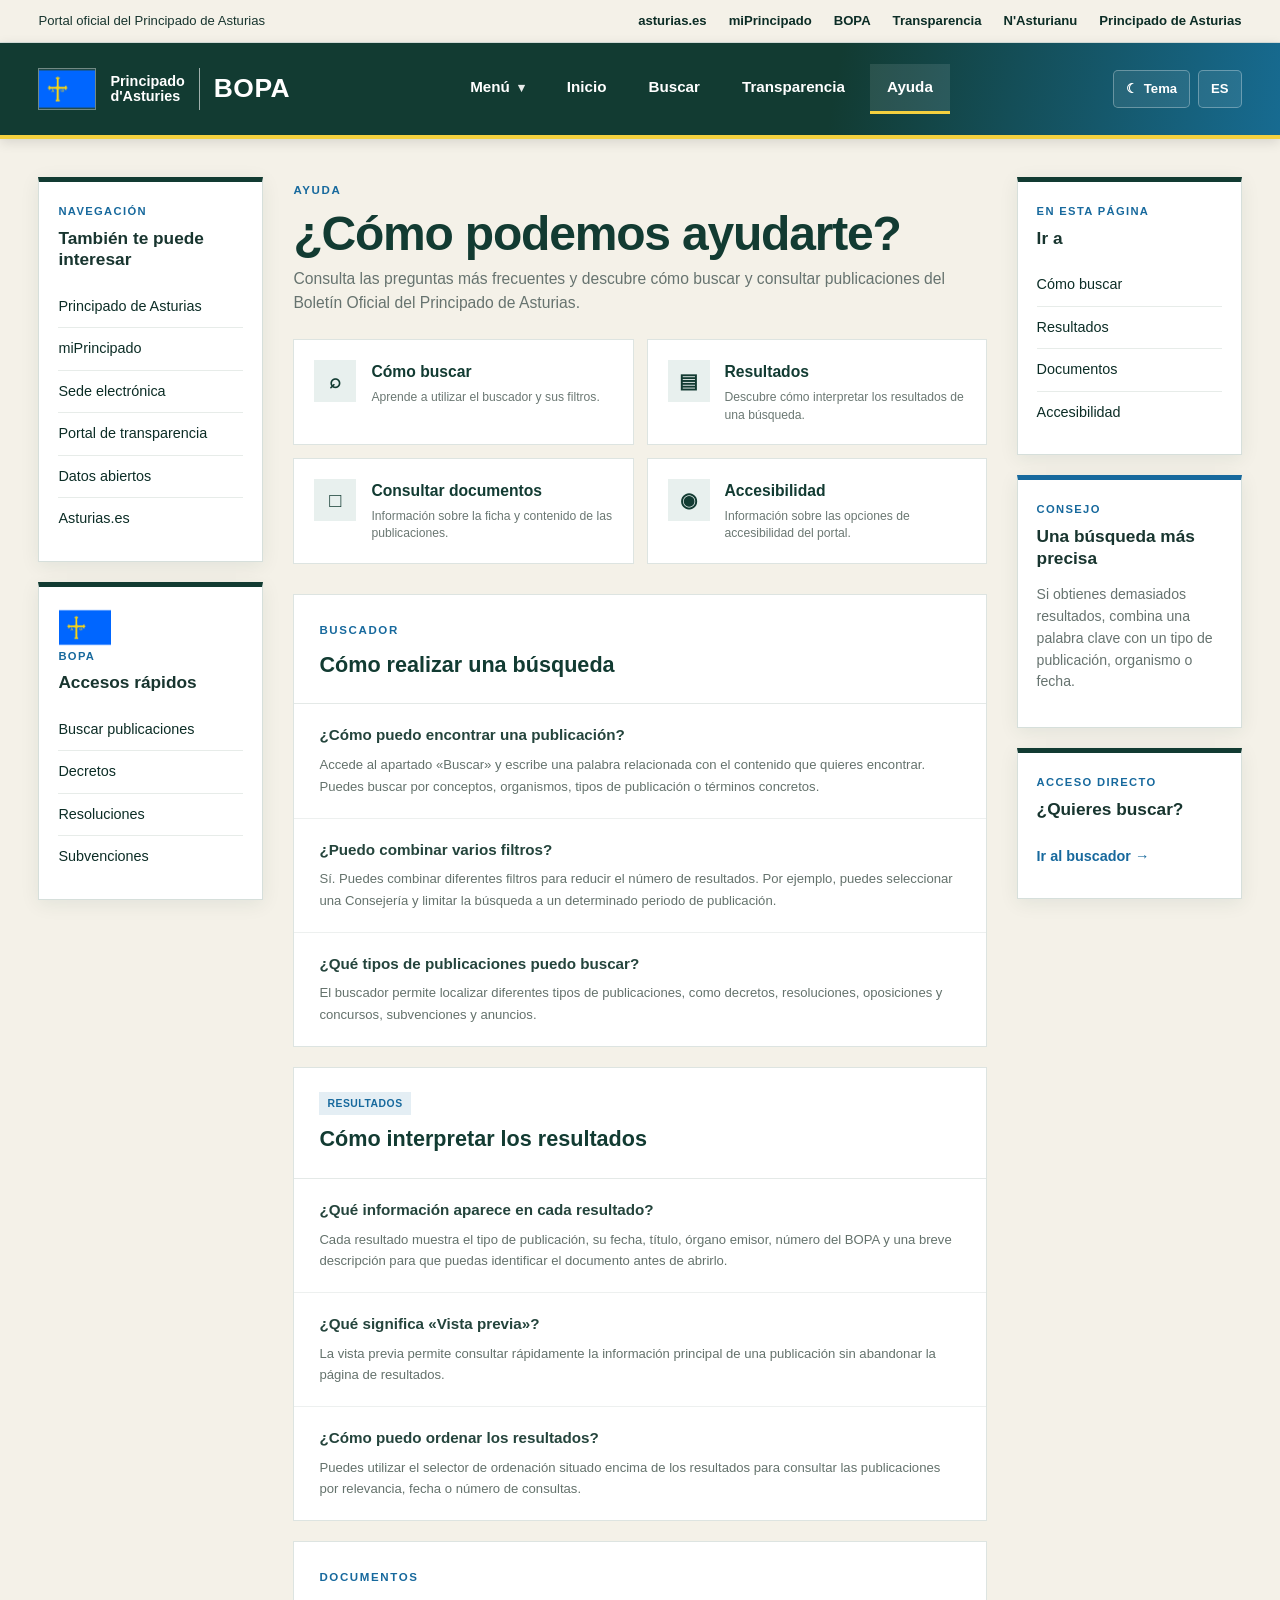
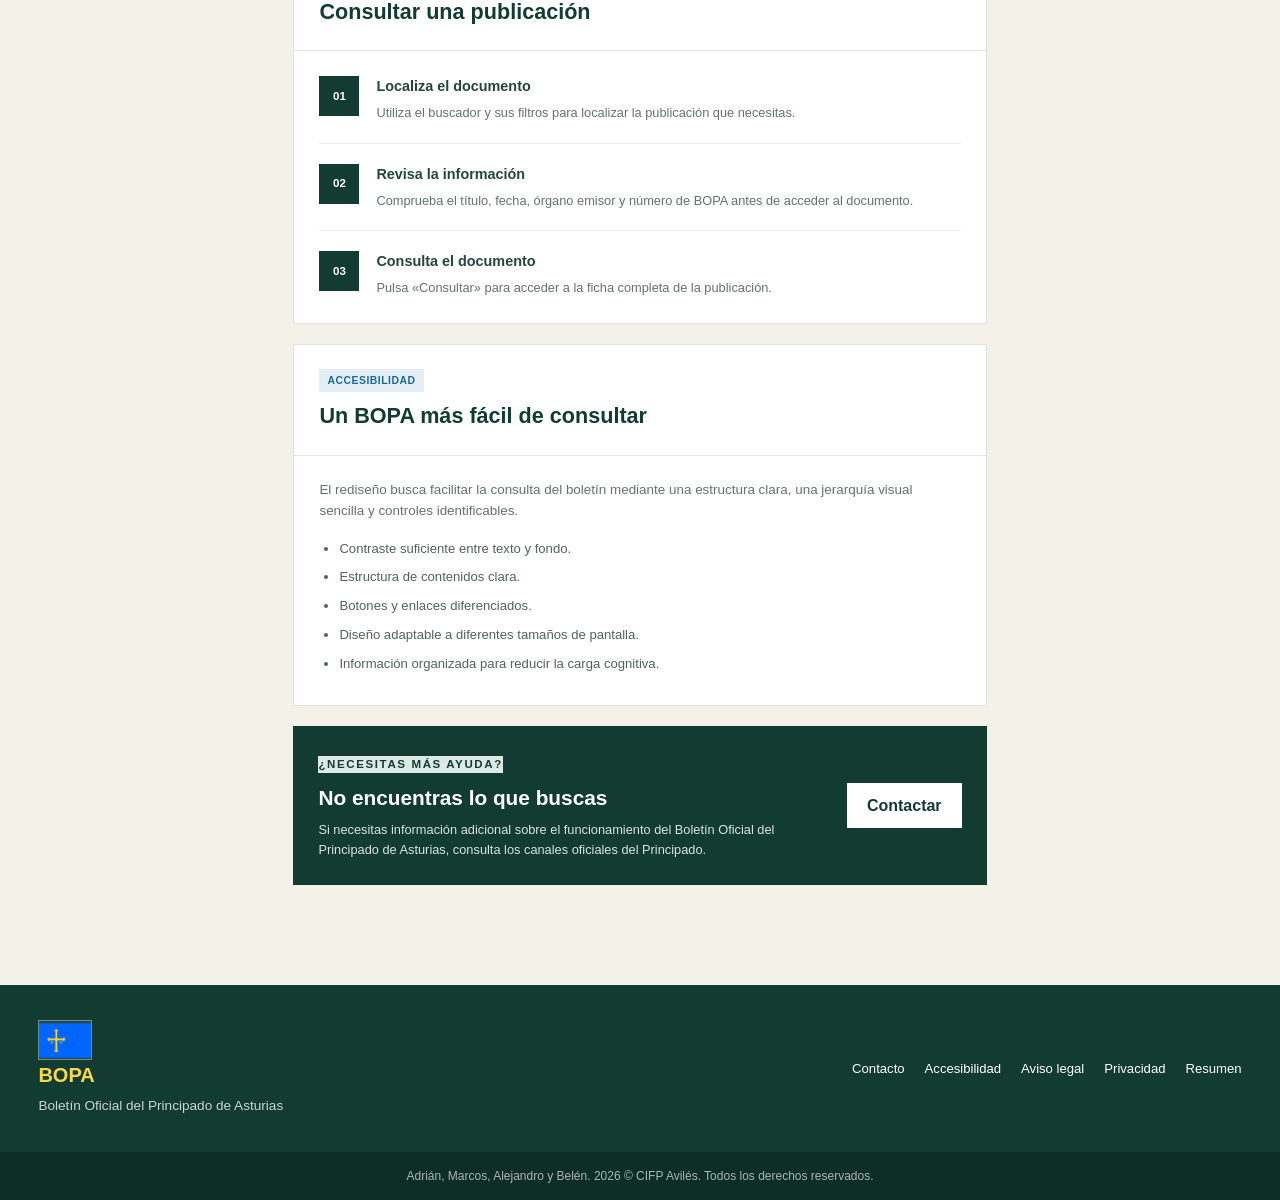
==== commit d9c4b064: "Modificación de los archivos del BOPA Finalización del proyecto, en el apartado de resumen.html se p" ====
--- a/BOPA/ayuda.html
+++ b/BOPA/ayuda.html
@@ -1,870 +1,421 @@
-<!DOCTYPE html>
-<html lang="es">
-
-<head>
-
-    <meta charset="UTF-8">
-
-    <meta
-        name="viewport"
-        content="width=device-width, initial-scale=1.0"
-    >
-
-    <title>Ayuda | BOPA</title>
-
-    <link
-        rel="stylesheet"
-        href="css/estilos.css"
-    >
-
-</head>
-
-
-<body>
-
-
-    <!-- =========================================
-         CABECERA
-    ========================================== -->
-
-    <header class="cabecera">
-
-
-        <!-- BARRA SUPERIOR -->
-
-        <div class="barra-superior">
-
-            <div class="barra-superior-contenido">
-
-                <span>
-                    Portal oficial del Principado de Asturias
-                </span>
-
-
-                <nav class="enlaces-superiores">
-
-                    <a href="#">
-                        asturias.es
-                    </a>
-
-                    <a href="#">
-                        miPrincipado
-                    </a>
-
-                    <a href="#">
-                        Sede electrónica
-                    </a>
-
-                </nav>
-
-            </div>
-
-        </div>
-
-
-
-        <!-- CABECERA PRINCIPAL -->
-
-        <div class="cabecera-principal">
-
-            <div class="cabecera-contenido">
-
-
-                <a
-                    href="index.html"
-                    class="marca"
-                >
-
-                    <div class="escudo">
-                        ✦
-                    </div>
-
-
-                    <div class="marca-texto">
-
-                        <span class="marca-principado">
-
-                            Principado
-                            <br>
-                            d'Asturies
-
-                        </span>
-
-
-                        <span class="separador"></span>
-
-
-                        <span class="marca-bopa">
-                            BOPA
-                        </span>
-
-                    </div>
-
-                </a>
-
-
-
-                <!-- NAVEGACIÓN -->
-
-                <nav class="navegacion">
-
-                    <a href="index.html">
-                        Inicio
-                    </a>
-
-                    <a href="buscador.html">
-                        Buscar
-                    </a>
-
-                    <a
-                        href="ayuda.html"
-                        class="activo"
-                    >
-                        Ayuda
-                    </a>
-
-                </nav>
-
-            </div>
-
-        </div>
-
-    </header>
-
-
-
-    <!-- =========================================
-         CONTENIDO PRINCIPAL
-    ========================================== -->
-
-    <main class="pagina-bopa pagina-ayuda">
-
-
-        <!-- =====================================
-             COLUMNA IZQUIERDA
-        ====================================== -->
-
-        <aside class="columna-lateral izquierda">
-
-
-            <div class="bloque-lateral">
-
-                <span class="titulo-lateral">
-                    NAVEGACIÓN
-                </span>
-
-
-                <h2>
-                    También te puede interesar
-                </h2>
-
-
-                <a href="#">
-                    Principado de Asturias
-                </a>
-
-
-                <a href="#">
-                    miPrincipado
-                </a>
-
-
-                <a href="#">
-                    Sede electrónica
-                </a>
-
-
-                <a href="#">
-                    Portal de transparencia
-                </a>
-
-
-                <a href="#">
-                    Datos abiertos
-                </a>
-
-
-                <a href="#">
-                    Asturias.es
-                </a>
-
-            </div>
-
-
-
-            <div class="bloque-lateral">
-
-                <span class="titulo-lateral">
-                    BOPA
-                </span>
-
-
-                <h2>
-                    Accesos rápidos
-                </h2>
-
-
-                <a href="buscador.html">
-                    Buscar publicaciones
-                </a>
-
-
-                <a href="buscador.html?tipo=decreto">
-                    Decretos
-                </a>
-
-
-                <a href="buscador.html?tipo=resolucion">
-                    Resoluciones
-                </a>
-
-
-                <a href="buscador.html?tipo=subvenciones">
-                    Subvenciones
-                </a>
-
-            </div>
-
-        </aside>
-
-
-
-        <!-- =====================================
-             CONTENIDO CENTRAL
-        ====================================== -->
-
-        <section class="contenido-principal">
-
-
-            <!-- CABECERA -->
-
-            <div class="cabecera-buscador">
-
-                <span class="etiqueta etiqueta-verde">
-                    AYUDA
-                </span>
-
-
-                <h1>
-                    ¿Cómo podemos ayudarte?
-                </h1>
-
-
-                <p>
-                    Consulta las preguntas más frecuentes y descubre
-                    cómo buscar y consultar publicaciones del
-                    Boletín Oficial del Principado de Asturias.
-                </p>
-
-            </div>
-
-
-
-            <!-- =================================
-                 ACCESOS DE AYUDA
-            ================================== -->
-
-            <section class="ayuda-accesos">
-
-
-                <a
-                    href="#como-buscar"
-                    class="tarjeta-ayuda"
-                >
-
-                    <span class="icono-ayuda">
-                        ⌕
-                    </span>
-
-
-                    <div>
-
-                        <h2>
-                            Cómo buscar
-                        </h2>
-
-                        <p>
-                            Aprende a utilizar el buscador y sus filtros.
-                        </p>
-
-                    </div>
-
-                </a>
-
-
-
-                <a
-                    href="#resultados"
-                    class="tarjeta-ayuda"
-                >
-
-                    <span class="icono-ayuda">
-                        ▤
-                    </span>
-
-
-                    <div>
-
-                        <h2>
-                            Resultados
-                        </h2>
-
-                        <p>
-                            Descubre cómo interpretar los resultados
-                            de una búsqueda.
-                        </p>
-
-                    </div>
-
-                </a>
-
-
-
-                <a
-                    href="#documentos"
-                    class="tarjeta-ayuda"
-                >
-
-                    <span class="icono-ayuda">
-                        □
-                    </span>
-
-
-                    <div>
-
-                        <h2>
-                            Consultar documentos
-                        </h2>
-
-                        <p>
-                            Información sobre la ficha y contenido
-                            de las publicaciones.
-                        </p>
-
-                    </div>
-
-                </a>
-
-
-
-                <a
-                    href="#accesibilidad"
-                    class="tarjeta-ayuda"
-                >
-
-                    <span class="icono-ayuda">
-                        ◉
-                    </span>
-
-
-                    <div>
-
-                        <h2>
-                            Accesibilidad
-                        </h2>
-
-                        <p>
-                            Información sobre las opciones de
-                            accesibilidad del portal.
-                        </p>
-
-                    </div>
-
-                </a>
-
-            </section>
-
-
-
-            <!-- =================================
-                 PREGUNTAS FRECUENTES
-            ================================== -->
-
-            <section
-                class="seccion-ayuda"
-                id="como-buscar"
-            >
-
-                <div class="titulo-seccion-ayuda">
-
-                    <span class="etiqueta etiqueta-verde">
-                        BUSCADOR
-                    </span>
-
-
-                    <h2>
-                        Cómo realizar una búsqueda
-                    </h2>
-
-                </div>
-
-
-
-                <div class="pregunta">
-
-                    <h3>
-                        ¿Cómo puedo encontrar una publicación?
-                    </h3>
-
-
-                    <p>
-                        Accede al apartado «Buscar» y escribe una
-                        palabra relacionada con el contenido que
-                        quieres encontrar. Puedes buscar por
-                        conceptos, organismos, tipos de publicación
-                        o términos concretos.
-                    </p>
-
-                </div>
-
-
-
-                <div class="pregunta">
-
-                    <h3>
-                        ¿Puedo combinar varios filtros?
-                    </h3>
-
-
-                    <p>
-                        Sí. Puedes combinar diferentes filtros para
-                        reducir el número de resultados. Por ejemplo,
-                        puedes seleccionar una Consejería y limitar
-                        la búsqueda a un determinado periodo de
-                        publicación.
-                    </p>
-
-                </div>
-
-
-
-                <div class="pregunta">
-
-                    <h3>
-                        ¿Qué tipos de publicaciones puedo buscar?
-                    </h3>
-
-
-                    <p>
-                        El buscador permite localizar diferentes
-                        tipos de publicaciones, como decretos,
-                        resoluciones, oposiciones y concursos,
-                        subvenciones y anuncios.
-                    </p>
-
-                </div>
-
-            </section>
-
-
-
-            <!-- =================================
-                 RESULTADOS
-            ================================== -->
-
-            <section
-                class="seccion-ayuda"
-                id="resultados"
-            >
-
-                <div class="titulo-seccion-ayuda">
-
-                    <span class="etiqueta etiqueta-azul">
-                        RESULTADOS
-                    </span>
-
-
-                    <h2>
-                        Cómo interpretar los resultados
-                    </h2>
-
-                </div>
-
-
-
-                <div class="pregunta">
-
-                    <h3>
-                        ¿Qué información aparece en cada resultado?
-                    </h3>
-
-
-                    <p>
-                        Cada resultado muestra el tipo de publicación,
-                        su fecha, título, órgano emisor, número del
-                        BOPA y una breve descripción para que puedas
-                        identificar el documento antes de abrirlo.
-                    </p>
-
-                </div>
-
-
-
-                <div class="pregunta">
-
-                    <h3>
-                        ¿Qué significa «Vista previa»?
-                    </h3>
-
-
-                    <p>
-                        La vista previa permite consultar rápidamente
-                        la información principal de una publicación
-                        sin abandonar la página de resultados.
-                    </p>
-
-                </div>
-
-
-
-                <div class="pregunta">
-
-                    <h3>
-                        ¿Cómo puedo ordenar los resultados?
-                    </h3>
-
-
-                    <p>
-                        Puedes utilizar el selector de ordenación
-                        situado encima de los resultados para
-                        consultar las publicaciones por relevancia,
-                        fecha o número de consultas.
-                    </p>
-
-                </div>
-
-            </section>
-
-
-
-            <!-- =================================
-                 DOCUMENTOS
-            ================================== -->
-
-            <section
-                class="seccion-ayuda"
-                id="documentos"
-            >
-
-                <div class="titulo-seccion-ayuda">
-
-                    <span class="etiqueta etiqueta-verde">
-                        DOCUMENTOS
-                    </span>
-
-
-                    <h2>
-                        Consultar una publicación
-                    </h2>
-
-                </div>
-
-
-
-                <div class="pasos-ayuda">
-
-
-                    <div class="paso-ayuda">
-
-                        <span class="numero-paso">
-                            01
-                        </span>
-
-
-                        <div>
-
-                            <h3>
-                                Localiza el documento
-                            </h3>
-
-                            <p>
-                                Utiliza el buscador y sus filtros
-                                para localizar la publicación que
-                                necesitas.
-                            </p>
-
-                        </div>
-
-                    </div>
-
-
-
-                    <div class="paso-ayuda">
-
-                        <span class="numero-paso">
-                            02
-                        </span>
-
-
-                        <div>
-
-                            <h3>
-                                Revisa la información
-                            </h3>
-
-                            <p>
-                                Comprueba el título, fecha, órgano
-                                emisor y número de BOPA antes de
-                                acceder al documento.
-                            </p>
-
-                        </div>
-
-                    </div>
-
-
-
-                    <div class="paso-ayuda">
-
-                        <span class="numero-paso">
-                            03
-                        </span>
-
-
-                        <div>
-
-                            <h3>
-                                Consulta el documento
-                            </h3>
-
-                            <p>
-                                Pulsa «Consultar» para acceder a la
-                                ficha completa de la publicación.
-                            </p>
-
-                        </div>
-
-                    </div>
-
-                </div>
-
-            </section>
-
-
-
-            <!-- =================================
-                 ACCESIBILIDAD
-            ================================== -->
-
-            <section
-                class="seccion-ayuda"
-                id="accesibilidad"
-            >
-
-                <div class="titulo-seccion-ayuda">
-
-                    <span class="etiqueta etiqueta-azul">
-                        ACCESIBILIDAD
-                    </span>
-
-
-                    <h2>
-                        Un BOPA más fácil de consultar
-                    </h2>
-
-                </div>
-
-
-                <div class="bloque-accesibilidad">
-
-                    <p>
-                        El rediseño busca facilitar la consulta
-                        del boletín mediante una estructura clara,
-                        una jerarquía visual sencilla y controles
-                        identificables.
-                    </p>
-
-
-                    <ul>
-
-                        <li>
-                            Contraste suficiente entre texto y fondo.
-                        </li>
-
-                        <li>
-                            Estructura de contenidos clara.
-                        </li>
-
-                        <li>
-                            Botones y enlaces diferenciados.
-                        </li>
-
-                        <li>
-                            Diseño adaptable a diferentes tamaños
-                            de pantalla.
-                        </li>
-
-                        <li>
-                            Información organizada para reducir
-                            la carga cognitiva.
-                        </li>
-
-                    </ul>
-
-                </div>
-
-            </section>
-
-
-
-            <!-- =================================
-                 CONTACTO
-            ================================== -->
-
-            <section class="contacto-ayuda">
-
-                <div>
-
-                    <span class="etiqueta etiqueta-verde">
-                        ¿NECESITAS MÁS AYUDA?
-                    </span>
-
-
-                    <h2>
-                        No encuentras lo que buscas
-                    </h2>
-
-
-                    <p>
-                        Si necesitas información adicional sobre
-                        el funcionamiento del Boletín Oficial del
-                        Principado de Asturias, consulta los
-                        canales oficiales del Principado.
-                    </p>
-
-                </div>
-
-
-                <a
-                    href="#"
-                    class="boton-secundario"
-                >
-                    Contactar
-                </a>
-
-            </section>
-
-        </section>
-
-
-
-        <!-- =====================================
-             COLUMNA DERECHA
-        ====================================== -->
-
-        <aside class="columna-lateral derecha">
-
-
-            <div class="bloque-lateral">
-
-                <span class="titulo-lateral">
-                    EN ESTA PÁGINA
-                </span>
-
-
-                <h2>
-                    Ir a
-                </h2>
-
-
-                <a href="#como-buscar">
-                    Cómo buscar
-                </a>
-
-
-                <a href="#resultados">
-                    Resultados
-                </a>
-
-
-                <a href="#documentos">
-                    Documentos
-                </a>
-
-
-                <a href="#accesibilidad">
-                    Accesibilidad
-                </a>
-
-            </div>
-
-
-
-            <div class="bloque-lateral bloque-destacado">
-
-                <span class="titulo-lateral">
-                    CONSEJO
-                </span>
-
-
-                <h2>
-                    Una búsqueda más precisa
-                </h2>
-
-
-                <p>
-                    Si obtienes demasiados resultados, combina
-                    una palabra clave con un tipo de publicación,
-                    organismo o fecha.
-                </p>
-
-            </div>
-
-
-
-            <div class="bloque-lateral">
-
-                <span class="titulo-lateral">
-                    ACCESO DIRECTO
-                </span>
-                <h2>
-                    ¿Quieres buscar?
-                </h2>
-                <a
-                    href="buscador.html"
-                    class="enlace-destacado"
-                >
-                    Ir al buscador →
-                </a>
-            </div>
-        </aside>
-    </main>
-
-
-    <!-- =========================================
-         FOOTER
-    ========================================== -->
-
-    <footer class="pie-pagina">
-        <div class="pie-contenido">
-            <div class="pie-marca">
-                <strong>
-                    BOPA
-                </strong>
-                <span>
-                    Boletín Oficial del Principado de Asturias
-                </span>
-            </div>
-            <div class="pie-enlaces">
-                <a href="#">
-                    Contacto
-                </a>
-                <a href="#">
-                    Accesibilidad
-                </a>
-                <a href="#">
-                    Aviso legal
-                </a>
-                <a href="#">
-                    Privacidad
-                </a>
-            </div>
-        </div>
-        <div class="pie-final">
-                Adrián, Marcos, Alejandro y Belén.
-                2026 © CIFP Avilés.
-                Todos los derechos reservados.
-        </div>
-    </footer>
-</body>
-</html>+﻿<!DOCTYPE html>
+<html lang="es">
+  <head>
+    <meta charset="UTF-8">
+    <meta name="viewport" content="width=device-width, initial-scale=1.0">
+    <title>Ayuda | BOPA</title>
+    <link rel="stylesheet" href="css/estilos.css">
+    <link rel="icon" href="./imagenes/escudo-as.png" type="image/png">
+  </head>
+
+  <body>
+    <a class="skip-link" href="#contenido-principal">Saltar al contenido principal</a>
+    <!-- Encabezado general del portal: incluye enlaces institucionales y la navegación principal -->
+    <header class="cabecera">
+      <!-- Barra superior con enlaces del Principado y servicios institucionales -->
+      <div class="barra-superior">
+        <div class="barra-superior-contenido">
+          <span>Portal oficial del Principado de Asturias</span>
+          <nav class="enlaces-superiores">
+            <a href="https://www.asturias.es/" target="_blank" rel="noopener noreferrer">asturias.es</a>
+            <a href="https://miprincipado.asturias.es/" target="_blank" rel="noopener noreferrer">miPrincipado</a>
+            <a href="index.html" target="_blank" rel="noopener noreferrer">BOPA</a>
+            <a href="transparencia.html" target="_blank" rel="noopener noreferrer">Transparencia</a>
+            <a href="https://www.asturias.es/" target="_blank" rel="noopener noreferrer">N'Asturianu</a>
+            <a href="https://www.asturias.es/" target="_blank" rel="noopener noreferrer">Principado de Asturias</a>
+          </nav>
+        </div>
+      </div>
+
+      <!-- Cabecera principal con logo, nombre del portal y menú de navegación -->
+      <div class="cabecera-principal">
+        <div class="cabecera-contenido">
+          <a href="index.html" class="marca" aria-label="Inicio BOPA">
+            <div class="marca-asturias">
+              <img src="./imagenes/bandera-as.png" alt="Asturias">
+            </div>
+
+            <div class="marca-texto">
+              <span class="marca-principado">Principado<br>d'Asturies</span>
+              <span class="separador"></span>
+              <span class="marca-bopa">BOPA</span>
+            </div>
+          </a>
+
+          <nav class="navegacion" aria-label="Navegación principal">
+            <details class="menu-desplegable">
+              <summary>Menú</summary>
+              <div class="mega-menu" role="menu" aria-label="Menú de temas de Asturias">
+                <div class="mega-grid">
+                  <div class="mega-col">
+                    <h3>Temas</h3>
+                    <a href="buscador.html">Administración pública</a>
+                    <a href="buscador.html">Acción social e igualdad</a>
+                    <a href="buscador.html">Agricultura y gestión forestal</a>
+                    <a href="buscador.html">Comercio y consumo</a>
+                    <a href="buscador.html">Cultura</a>
+                    <a href="buscador.html">Educación y deporte</a>
+                  </div>
+                  <div class="mega-col">
+                    <h3>Gobierno</h3>
+                    <a href="buscador.html">Agenda de actos del Gobierno</a>
+                    <a href="buscador.html">Equipo de Gobierno</a>
+                    <a href="buscador.html">Acuerdos del Consejo de Gobierno</a>
+                    <a href="buscador.html">Altos cargos</a>
+                    <a href="buscador.html">Consejerías</a>
+                    <a href="buscador.html">Actualidad</a>
+                  </div>
+                  <div class="mega-col">
+                    <h3>Actualidad</h3>
+                    <a href="buscador.html">Noticias</a>
+                    <a href="buscador.html">Agenda 2030</a>
+                    <a href="buscador.html">Fondos FEDER</a>
+                    <a href="buscador.html">Portal de transparencia</a>
+                    <a href="buscador.html">Asturias Participa</a>
+                    <a href="buscador.html">Estadísticas de Asturias</a>
+                  </div>
+                </div>
+              </div>
+            </details>
+            <a href="index.html">Inicio</a>
+            <a href="buscador.html">Buscar</a>
+            <a href="transparencia.html">Transparencia</a>
+            <a href="ayuda.html" class="activo">Ayuda</a>
+          </nav>
+
+          <div class="opciones-pagina" aria-label="Opciones de visualización">
+            <button type="button" id="boton-tema" class="boton-opcion" aria-label="Cambiar tema" title="Cambiar tema">
+              <span aria-hidden="true">☾</span>
+              <span>Tema</span>
+            </button>
+
+            <button type="button" id="boton-idioma" class="boton-opcion" aria-label="Cambiar idioma" title="Cambiar idioma">
+              ES
+            </button>
+          </div>
+        </div>
+      </div>
+    </header>
+
+    <!-- Contenido principal de la página: consta de dos columnas laterales y el centro con la ayuda -->
+    <main class="pagina-bopa pagina-ayuda" id="contenido-principal">
+      <!-- Columna izquierda: enlaces relacionados y accesos directos -->
+      <aside class="columna-lateral izquierda">
+        <div class="bloque-lateral">
+          <span class="titulo-lateral">NAVEGACIÓN</span>
+          <h2>También te puede interesar</h2>
+          <a href="https://www.asturias.es/" target="_blank" rel="noopener noreferrer">Principado de Asturias</a>
+          <a href="https://www.asturias.es/" target="_blank" rel="noopener noreferrer">miPrincipado</a>
+          <a href="https://sede.asturias.es/" target="_blank" rel="noopener noreferrer">Sede electrónica</a>
+          <a href="transparencia.html">Portal de transparencia</a>
+          <a href="index.html">Datos abiertos</a>
+          <a href="https://www.asturias.es/" target="_blank" rel="noopener noreferrer">Asturias.es</a>
+        </div>
+
+        <div class="bloque-lateral">
+          <div class="mini-bandera">
+            <img src="./imagenes/bandera-as.png" alt="Asturias">
+          </div>
+
+          <span class="titulo-lateral">BOPA</span>
+          <h2>Accesos rápidos</h2>
+          <a href="buscador.html">Buscar publicaciones</a>
+          <a href="buscador.html?tipo=decreto">Decretos</a>
+          <a href="buscador.html?tipo=resolucion">Resoluciones</a>
+          <a href="buscador.html?tipo=subvenciones">Subvenciones</a>
+        </div>
+      </aside>
+
+      <!-- Área central con la introducción y contenido de ayuda -->
+      <section class="contenido-principal">
+        <!-- Encabezado de la sección de ayuda -->
+        <div class="cabecera-buscador">
+          <span class="etiqueta etiqueta-verde">AYUDA</span>
+          <h1>¿Cómo podemos ayudarte?</h1>
+          <p>
+            Consulta las preguntas más frecuentes y descubre cómo buscar y consultar
+            publicaciones del Boletín Oficial del Principado de Asturias.
+          </p>
+        </div>
+
+        <!-- Accesos rápidos a los temas principales de ayuda -->
+        <section class="ayuda-accesos">
+          <a href="#como-buscar" class="tarjeta-ayuda">
+            <span class="icono-ayuda">⌕</span>
+            <div>
+              <h2>Cómo buscar</h2>
+              <p>Aprende a utilizar el buscador y sus filtros.</p>
+            </div>
+          </a>
+
+          <a href="#resultados" class="tarjeta-ayuda">
+            <span class="icono-ayuda">▤</span>
+            <div>
+              <h2>Resultados</h2>
+              <p>Descubre cómo interpretar los resultados de una búsqueda.</p>
+            </div>
+          </a>
+
+          <a href="#documentos" class="tarjeta-ayuda">
+            <span class="icono-ayuda">□</span>
+            <div>
+              <h2>Consultar documentos</h2>
+              <p>Información sobre la ficha y contenido de las publicaciones.</p>
+            </div>
+          </a>
+
+          <a href="#accesibilidad" class="tarjeta-ayuda">
+            <span class="icono-ayuda">◉</span>
+            <div>
+              <h2>Accesibilidad</h2>
+              <p>Información sobre las opciones de accesibilidad del portal.</p>
+            </div>
+          </a>
+        </section>
+
+        <!-- Sección de búsqueda: explica cómo localizar una publicación -->
+        <section class="seccion-ayuda" id="como-buscar">
+          <div class="titulo-seccion-ayuda">
+            <span class="etiqueta etiqueta-verde">BUSCADOR</span>
+            <h2>Cómo realizar una búsqueda</h2>
+          </div>
+
+          <div class="pregunta">
+            <h3>¿Cómo puedo encontrar una publicación?</h3>
+            <p>
+              Accede al apartado «Buscar» y escribe una palabra relacionada con el
+              contenido que quieres encontrar. Puedes buscar por conceptos,
+              organismos, tipos de publicación o términos concretos.
+            </p>
+          </div>
+
+          <div class="pregunta">
+            <h3>¿Puedo combinar varios filtros?</h3>
+            <p>
+              Sí. Puedes combinar diferentes filtros para reducir el número de
+              resultados. Por ejemplo, puedes seleccionar una Consejería y limitar
+              la búsqueda a un determinado periodo de publicación.
+            </p>
+          </div>
+
+          <div class="pregunta">
+            <h3>¿Qué tipos de publicaciones puedo buscar?</h3>
+            <p>
+              El buscador permite localizar diferentes tipos de publicaciones, como
+              decretos, resoluciones, oposiciones y concursos, subvenciones y anuncios.
+            </p>
+          </div>
+        </section>
+
+        <!-- Sección de resultados: explica cómo leer e interpretar la información devuelta -->
+        <section class="seccion-ayuda" id="resultados">
+          <div class="titulo-seccion-ayuda">
+            <span class="etiqueta etiqueta-azul">RESULTADOS</span>
+            <h2>Cómo interpretar los resultados</h2>
+          </div>
+
+          <div class="pregunta">
+            <h3>¿Qué información aparece en cada resultado?</h3>
+            <p>
+              Cada resultado muestra el tipo de publicación, su fecha, título,
+              órgano emisor, número del BOPA y una breve descripción para que
+              puedas identificar el documento antes de abrirlo.
+            </p>
+          </div>
+
+          <div class="pregunta">
+            <h3>¿Qué significa «Vista previa»?</h3>
+            <p>
+              La vista previa permite consultar rápidamente la información principal
+              de una publicación sin abandonar la página de resultados.
+            </p>
+          </div>
+
+          <div class="pregunta">
+            <h3>¿Cómo puedo ordenar los resultados?</h3>
+            <p>
+              Puedes utilizar el selector de ordenación situado encima de los
+              resultados para consultar las publicaciones por relevancia, fecha o
+              número de consultas.
+            </p>
+          </div>
+        </section>
+
+        <!-- Sección de documentos: guía paso a paso para consultar una publicación -->
+        <section class="seccion-ayuda" id="documentos">
+          <div class="titulo-seccion-ayuda">
+            <span class="etiqueta etiqueta-verde">DOCUMENTOS</span>
+            <h2>Consultar una publicación</h2>
+          </div>
+
+          <div class="pasos-ayuda">
+            <div class="paso-ayuda">
+              <span class="numero-paso">01</span>
+              <div>
+                <h3>Localiza el documento</h3>
+                <p>
+                  Utiliza el buscador y sus filtros para localizar la publicación que
+                  necesitas.
+                </p>
+              </div>
+            </div>
+
+            <div class="paso-ayuda">
+              <span class="numero-paso">02</span>
+              <div>
+                <h3>Revisa la información</h3>
+                <p>
+                  Comprueba el título, fecha, órgano emisor y número de BOPA antes de
+                  acceder al documento.
+                </p>
+              </div>
+            </div>
+
+            <div class="paso-ayuda">
+              <span class="numero-paso">03</span>
+              <div>
+                <h3>Consulta el documento</h3>
+                <p>
+                  Pulsa «Consultar» para acceder a la ficha completa de la publicación.
+                </p>
+              </div>
+            </div>
+          </div>
+        </section>
+
+        <!-- Sección de accesibilidad: explica cómo se ha pensado el diseño para facilitar su uso -->
+        <section class="seccion-ayuda" id="accesibilidad">
+          <div class="titulo-seccion-ayuda">
+            <span class="etiqueta etiqueta-azul">ACCESIBILIDAD</span>
+            <h2>Un BOPA más fácil de consultar</h2>
+          </div>
+
+          <div class="bloque-accesibilidad">
+            <p>
+              El rediseño busca facilitar la consulta del boletín mediante una
+              estructura clara, una jerarquía visual sencilla y controles
+              identificables.
+            </p>
+
+            <ul>
+              <li>Contraste suficiente entre texto y fondo.</li>
+              <li>Estructura de contenidos clara.</li>
+              <li>Botones y enlaces diferenciados.</li>
+              <li>Diseño adaptable a diferentes tamaños de pantalla.</li>
+              <li>Información organizada para reducir la carga cognitiva.</li>
+            </ul>
+          </div>
+        </section>
+
+        <!-- Bloque final de contacto para ofrecer ayuda adicional -->
+        <section class="contacto-ayuda">
+          <div>
+            <span class="etiqueta etiqueta-verde">¿NECESITAS MÁS AYUDA?</span>
+            <h2>No encuentras lo que buscas</h2>
+            <p>
+              Si necesitas información adicional sobre el funcionamiento del Boletín
+              Oficial del Principado de Asturias, consulta los canales oficiales del
+              Principado.
+            </p>
+          </div>
+          <a href="mailto:info@asturias.es" class="boton-secundario">Contactar</a>
+        </section>
+      </section>
+
+      <!-- Columna derecha: índice de la página y consejos útiles -->
+      <aside class="columna-lateral derecha">
+        <div class="bloque-lateral">
+          <span class="titulo-lateral">EN ESTA PÁGINA</span>
+          <h2>Ir a</h2>
+          <a href="#como-buscar">Cómo buscar</a>
+          <a href="#resultados">Resultados</a>
+          <a href="#documentos">Documentos</a>
+          <a href="#accesibilidad">Accesibilidad</a>
+        </div>
+
+        <div class="bloque-lateral bloque-destacado">
+          <span class="titulo-lateral">CONSEJO</span>
+          <h2>Una búsqueda más precisa</h2>
+          <p>
+            Si obtienes demasiados resultados, combina una palabra clave con un tipo
+            de publicación, organismo o fecha.
+          </p>
+        </div>
+
+        <div class="bloque-lateral">
+          <span class="titulo-lateral">ACCESO DIRECTO</span>
+          <h2>¿Quieres buscar?</h2>
+          <a href="buscador.html" class="enlace-destacado">Ir al buscador →</a>
+        </div>
+      </aside>
+    </main>
+
+    <!-- Pie de página institucional con marca y enlaces legales -->
+    <footer class="pie-pagina">
+      <div class="pie-contenido">
+        <div class="pie-marca">
+          <div class="pie-bandera">
+            <img src="./imagenes/bandera-as.png" alt="Asturias">
+          </div>
+
+          <div>
+            <strong>BOPA</strong>
+            <span>Boletín Oficial del Principado de Asturias</span>
+          </div>
+        </div>
+        <div class="pie-enlaces">
+          <a href="mailto:info@asturias.es">Contacto</a>
+          <a href="ayuda.html">Accesibilidad</a>
+          <a href="transparencia.html">Aviso legal</a>
+          <a href="transparencia.html">Privacidad</a>
+          <a href="../resumen.html">Resumen</a>
+        </div>
+      </div>
+      <div class="pie-final">
+        Adrián, Marcos, Alejandro y Belén. 2026 © CIFP Avilés. Todos los derechos
+        reservados.
+      </div>
+    </footer>
+
+    <script>
+      const botonTema = document.getElementById("boton-tema");
+
+      document.addEventListener('click', function (event) {
+        const link = event.target.closest('a[href]');
+        if (!link) {
+          return;
+        }
+
+        const href = link.getAttribute('href');
+        if (!href || href.startsWith('#') || href.startsWith('http') || href.startsWith('mailto:') || href.startsWith('tel:')) {
+          return;
+        }
+
+        event.preventDefault();
+        window.location.href = 'cargar.html?next=' + encodeURIComponent(href);
+      });
+
+      botonTema.addEventListener("click", function () {
+        document.body.classList.toggle("tema-oscuro");
+
+        const oscuro = document.body.classList.contains("tema-oscuro");
+
+        if (oscuro) {
+          botonTema.innerHTML = "☀ <span>Tema</span>";
+        } else {
+          botonTema.innerHTML = "☾ <span>Tema</span>";
+        }
+      });
+
+      const botonIdioma = document.getElementById("boton-idioma");
+
+      botonIdioma.addEventListener("click", function () {
+        if (botonIdioma.textContent.trim() === "ES") {
+          botonIdioma.textContent = "AST";
+        } else {
+          botonIdioma.textContent = "ES";
+        }
+      });
+    </script>
+  </body>
+</html>
--- a/BOPA/css/estilos.css
+++ b/BOPA/css/estilos.css
@@ -13,15 +13,89 @@
     scroll-behavior: smooth;
 }
 
+:root {
+    --verde-asturias: #123b32;
+    --verde-oscuro: #0c2d26;
+    --verde-medio: #1b5145;
+
+    --azul-cantabrico: #176b91;
+    --azul-oscuro: #11516f;
+    --azul-claro: #e7f1f5;
+
+    --amarillo-asturias: #f4d03f;
+    --amarillo-claro: #fff5bd;
+
+    --crema: #f4f1e8;
+    --crema-oscuro: #e9e4d7;
+    --blanco: #ffffff;
+
+    --texto: #18352f;
+    --texto-secundario: #5f6e69;
+    --texto-claro: #dce8e4;
+
+    --borde: #d6dfdb;
+    --borde-suave: #e7ece9;
+
+    --fondo: #f4f1e8;
+    --fondo-tarjeta: #ffffff;
+    --sombra: 0 4px 18px rgba(18, 59, 50, 0.08);
+}
+
 body {
     font-family: Arial, Helvetica, sans-serif;
-    background: #f3f5f4;
-    color: #172522;
+    background: var(--fondo);
+    color: var(--texto);
     line-height: 1.5;
 }
 
+.sr-only {
+    position: absolute;
+    width: 1px;
+    height: 1px;
+    padding: 0;
+    margin: -1px;
+    overflow: hidden;
+    clip: rect(0, 0, 0, 0);
+    white-space: nowrap;
+    border: 0;
+}
+
+.skip-link {
+    position: absolute;
+    top: -48px;
+    left: 16px;
+    z-index: 1200;
+    background: var(--verde-oscuro);
+    color: var(--blanco);
+    padding: 10px 16px;
+    border-radius: 0 0 8px 8px;
+    font-weight: 700;
+    text-decoration: none;
+    transition: top 0.2s ease;
+}
+
+.skip-link:focus,
+.skip-link:focus-visible {
+    top: 0;
+}
+
+body.tema-oscuro {
+    --fondo: #101c19;
+    --fondo-tarjeta: #172a25;
+    --texto: #edf5f2;
+    --texto-secundario: #b8c9c3;
+    --texto-claro: #e5efec;
+    --borde: #2b4640;
+    --borde-suave: #253c37;
+    --crema: #101c19;
+    --crema-oscuro: #172a25;
+    --azul-claro: #193946;
+    background: var(--fondo);
+    color: var(--texto);
+}
+
 a {
-    color: inherit;
+    color: var(--verde-oscuro);
 }
 
 button,
@@ -29,33 +103,44 @@
     font: inherit;
 }
 
-
-
-/* =========================================
-   COLORES
-========================================= */
-
-/*
-   Verde institucional:
-   #123b32
-
-   Azul asturiano:
-   #17699d
-
-   Azul oscuro:
-   #0d4668
-
-   Amarillo:
-   #f6d84a
-
-   Crema:
-   #f5f3ed
-
-   Gris:
-   #66736f
-*/
-
-
+button:focus-visible,
+input:focus-visible,
+a:focus-visible,
+select:focus-visible,
+textarea:focus-visible {
+    outline: 3px solid rgba(18, 107, 145, 0.7);
+    outline-offset: 3px;
+    box-shadow: 0 0 0 4px rgba(18, 107, 145, 0.12);
+}
+
+.boton-principal:hover,
+.boton-secundario:hover,
+.boton-opcion:hover,
+.navegacion a:hover,
+.enlaces-superiores a:hover,
+.pie-enlaces a:hover,
+.bloque-lateral a:hover,
+.enlace-destacado:hover {
+    opacity: 0.95;
+    transform: translateY(-1px);
+}
+
+input[type="search"],
+input[type="text"],
+input[type="number"],
+select,
+textarea {
+    transition: border-color 0.2s ease, box-shadow 0.2s ease;
+}
+
+input[type="search"]:focus,
+input[type="text"]:focus,
+input[type="number"]:focus,
+select:focus,
+textarea:focus {
+    border-color: var(--azul-cantabrico);
+    box-shadow: 0 0 0 4px rgba(23, 107, 145, 0.12);
+}
 
 /* =========================================
    CABECERA
@@ -64,30 +149,29 @@
 .cabecera {
     width: 100%;
     background: white;
-}
-
+    position: sticky;
+    top: 0;
+    z-index: 100;
+}
 
 /* Barra superior */
 
 .barra-superior {
-    background: #f5f3ed;
-    border-bottom: 1px solid #e2e5e3;
+    background: var(--crema);
+    border-bottom: 1px solid var(--borde);
+    color: var(--texto);
 }
 
 .barra-superior-contenido {
     width: min(1500px, 94%);
     margin: 0 auto;
-
     min-height: 42px;
-
     display: flex;
     align-items: center;
     justify-content: space-between;
-
     gap: 20px;
-
     font-size: 0.82rem;
-    color: #42504c;
+    color: var(--texto);
 }
 
 .enlaces-superiores {
@@ -99,31 +183,30 @@
 .enlaces-superiores a {
     text-decoration: none;
     font-weight: 600;
+    color: var(--verde-oscuro);
 }
 
 .enlaces-superiores a:hover {
     text-decoration: underline;
-}
-
-
+    color: var(--azul-cantabrico);
+}
 
 /* Cabecera principal */
 
 .cabecera-principal {
-    background: #17699d;
+    background: linear-gradient(100deg, var(--verde-asturias) 0%, var(--verde-asturias) 65%, var(--azul-cantabrico) 100%);
     color: white;
+    border-bottom: 4px solid var(--amarillo-asturias);
+    box-shadow: 0 3px 12px rgba(0, 0, 0, 0.12);
 }
 
 .cabecera-contenido {
     width: min(1500px, 94%);
     min-height: 92px;
-
     margin: 0 auto;
-
     display: flex;
     align-items: center;
     justify-content: space-between;
-
     gap: 30px;
 }
 
@@ -133,40 +216,66 @@
 .marca {
     display: flex;
     align-items: center;
-    gap: 15px;
-
+    gap: 14px;
     color: white;
     text-decoration: none;
 }
 
-.escudo {
-    width: 48px;
-    height: 48px;
-
-    border: 2px solid white;
-
+.marca-asturias {
+    width: 58px;
+    height: 42px;
     display: flex;
     align-items: center;
     justify-content: center;
-
-    font-size: 1.5rem;
+    overflow: hidden;
+    border: 1px solid rgba(255, 255, 255, 0.35);
+    background: rgba(255, 255, 255, 0.08);
+    flex-shrink: 0;
+}
+
+.marca-asturias img {
+    width: 100%;
+    height: 100%;
+    object-fit: cover;
+    display: block;
+}
+
+.mini-bandera,
+.pie-bandera {
+    width: 54px;
+    height: 40px;
+    overflow: hidden;
+    border: 1px solid rgba(255, 255, 255, 0.35);
+    background: rgba(255, 255, 255, 0.08);
+    display: flex;
+    align-items: center;
+    justify-content: center;
+    flex-shrink: 0;
+}
+
+.mini-bandera img,
+.pie-bandera img {
+    width: 100%;
+    height: 100%;
+    object-fit: cover;
+    display: block;
 }
 
 .marca-texto {
     display: flex;
     align-items: center;
-    gap: 16px;
+    gap: 14px;
 }
 
 .marca-principado {
-    font-size: 0.95rem;
+    font-size: 0.9rem;
     line-height: 1.05;
     font-weight: 700;
 }
 
 .separador {
     width: 1px;
-    height: 35px;
+    height: 42px;
     background: rgba(255, 255, 255, 0.6);
 }
 
@@ -185,27 +294,141 @@
     gap: 8px;
 }
 
-.navegacion a {
+.menu-desplegable {
+    position: relative;
+    display: inline-block;
+}
+
+.menu-desplegable summary {
+    list-style: none;
     color: white;
     text-decoration: none;
-
     padding: 12px 17px;
-
+    font-size: 0.95rem;
+    font-weight: 700;
+    border-bottom: 3px solid transparent;
+    cursor: pointer;
+    transition: 0.2s ease;
+    display: inline-flex;
+    align-items: center;
+    gap: 8px;
+    background: transparent;
+}
+
+.menu-desplegable summary::-webkit-details-marker {
+    display: none;
+}
+
+.menu-desplegable summary::after {
+    content: "▾";
+    font-size: 0.8rem;
+    opacity: 0.9;
+}
+
+.menu-desplegable[open] summary,
+.menu-desplegable summary:hover {
+    background: rgba(255, 255, 255, 0.08);
+    border-bottom-color: var(--amarillo-asturias);
+}
+
+.mega-menu {
+    position: absolute;
+    left: 0;
+    top: calc(100% + 12px);
+    width: min(760px, 82vw);
+    background: rgba(255, 255, 255, 0.98);
+    color: var(--texto);
+    border-radius: 14px;
+    box-shadow: 0 18px 40px rgba(15, 30, 26, 0.18);
+    border: 1px solid var(--borde);
+    padding: 18px 20px;
+    z-index: 200;
+}
+
+.mega-grid {
+    display: grid;
+    grid-template-columns: repeat(3, minmax(180px, 1fr));
+    gap: 18px;
+}
+
+.mega-col {
+    display: flex;
+    flex-direction: column;
+    gap: 10px;
+}
+
+.mega-col h3 {
+    font-size: 0.82rem;
+    letter-spacing: 0.08em;
+    text-transform: uppercase;
+    color: var(--verde-medio);
+    margin-bottom: 6px;
+}
+
+.mega-col a {
+    color: var(--texto);
+    text-decoration: none;
+    font-size: 0.92rem;
+    line-height: 1.4;
+    padding: 4px 0;
+    border-bottom: 1px solid transparent;
+}
+
+.mega-col a:hover,
+.mega-col a:focus-visible {
+    color: var(--azul-cantabrico);
+    border-bottom-color: rgba(23, 107, 145, 0.45);
+}
+
+.navegacion > a {
+    color: white;
+    text-decoration: none;
+    padding: 12px 17px;
     font-size: 0.95rem;
     font-weight: 600;
-
     border-bottom: 3px solid transparent;
-
     transition: 0.2s ease;
 }
 
-.navegacion a:hover,
-.navegacion a.activo {
+.navegacion > a:hover,
+.navegacion > a.activo {
     background: rgba(255, 255, 255, 0.1);
-    border-bottom-color: #f6d84a;
-}
-
-
+    border-bottom-color: var(--amarillo-asturias);
+}
+
+.opciones-pagina {
+    display: flex;
+    align-items: center;
+    gap: 8px;
+}
+
+.boton-opcion {
+    display: inline-flex;
+    align-items: center;
+    justify-content: center;
+    gap: 6px;
+    min-height: 38px;
+    padding: 8px 12px;
+    border: 1px solid rgba(255, 255, 255, 0.3);
+    border-radius: 5px;
+    background: rgba(255, 255, 255, 0.08);
+    color: white;
+    font-size: 0.82rem;
+    font-weight: 700;
+    cursor: pointer;
+    transition: background 0.2s ease, border-color 0.2s ease, color 0.2s ease;
+}
+
+.boton-opcion:hover {
+    background: var(--amarillo-asturias);
+    border-color: var(--amarillo-asturias);
+    color: var(--verde-asturias);
+}
+
+body.tema-oscuro .boton-opcion {
+    border-color: rgba(255, 255, 255, 0.15);
+    background: rgba(255, 255, 255, 0.06);
+}
 
 /* =========================================
    ESTRUCTURA DE TRES COLUMNAS
@@ -246,15 +469,16 @@
 
 
 .bloque-lateral {
-    background: white;
-
-    border: 1px solid #dde4e1;
-    border-top: 5px solid #123b32;
-
+    background: var(--fondo-tarjeta);
+    border: 1px solid var(--borde);
+    border-top: 5px solid var(--verde-asturias);
     padding: 21px 19px;
-
-    box-shadow:
-        0 7px 22px rgba(18, 59, 50, 0.05);
+    box-shadow: var(--sombra);
+}
+
+body.tema-oscuro .bloque-lateral {
+    background: var(--fondo-tarjeta);
+    border-color: var(--borde);
 }
 
 
@@ -273,29 +497,25 @@
 
 
 .bloque-lateral h2 {
-    color: #123b32;
-
+    color: var(--texto);
     font-size: 1.08rem;
     line-height: 1.25;
-
     margin-bottom: 15px;
+}
+
+body.tema-oscuro .bloque-lateral h2 {
+    color: var(--texto);
 }
 
 
 .bloque-lateral a {
     display: block;
-
     padding: 11px 0;
-
-    color: #24443c;
-
-    border-bottom: 1px solid #e6ebe9;
-
+    color: var(--verde-oscuro);
+    border-bottom: 1px solid var(--borde-suave);
     text-decoration: none;
-
     font-size: 0.9rem;
     line-height: 1.35;
-
     transition: 0.2s ease;
 }
 
@@ -1695,6 +1915,7 @@
     background: white;
 
     border: 1px solid #dde4e1;
+    border-left: 4px solid #f4d03f;
 
     padding: 20px 22px;
 
@@ -1706,11 +1927,23 @@
 
 .resultado:hover {
     border-color: #17699d;
+    border-left-color: #17699d;
 
     box-shadow:
         0 8px 22px rgba(18, 59, 50, 0.07);
 }
 
+body.tema-oscuro .resultado {
+    background: var(--fondo-tarjeta);
+    border-color: var(--borde);
+    border-left-color: var(--amarillo-asturias);
+}
+
+body.tema-oscuro .resultado:hover {
+    border-color: var(--azul-cantabrico);
+    border-left-color: var(--azul-cantabrico);
+}
+
 .resultado-superior {
     display: flex;
 
@@ -1753,6 +1986,11 @@
     letter-spacing: 0.05em;
 }
 
+body.tema-oscuro .etiqueta-resultado {
+    background: rgba(23, 107, 145, 0.15);
+    color: var(--texto);
+}
+
 .fecha-resultado {
     color: #7a8883;
 
@@ -1769,6 +2007,10 @@
     margin-bottom: 8px;
 }
 
+body.tema-oscuro .resultado h2 {
+    color: var(--texto);
+}
+
 .resultado h2 mark {
     background: #fff0a6;
 
@@ -1787,6 +2029,10 @@
     margin-bottom: 13px;
 }
 
+body.tema-oscuro .resultado-descripcion {
+    color: var(--texto-secundario);
+}
+
 .resultado-descripcion mark {
     background: #fff0a6;
 
@@ -1849,6 +2095,12 @@
     cursor: pointer;
 }
 
+body.tema-oscuro .boton-preview {
+    background: transparent;
+    border-color: var(--borde);
+    color: var(--texto);
+}
+
 .boton-preview:hover {
     background: #f0f5f3;
 }
@@ -1877,6 +2129,113 @@
 
 .boton-documento:hover {
     background: #17699d;
+}
+
+
+/* =========================================
+   DETALLE DE DOCUMENTO
+========================================= */
+
+.pagina-documento {
+    padding: 30px 0 45px;
+}
+
+.detalle-documento {
+    background: white;
+    border: 1px solid #dde4e1;
+    box-shadow: 0 2px 12px rgba(8, 44, 36, 0.05);
+    padding: 28px 30px 20px;
+}
+
+.cabecera-detalle {
+    margin-bottom: 22px;
+    border-bottom: 1px solid #edf0ef;
+    padding-bottom: 18px;
+}
+
+.cabecera-detalle h1 {
+    margin: 12px 0 10px;
+    color: #123b32;
+    font-size: clamp(1.5rem, 2vw, 2.2rem);
+    line-height: 1.2;
+}
+
+.detalle-meta {
+    display: flex;
+    flex-wrap: wrap;
+    gap: 12px;
+    color: #53615d;
+    font-size: 0.82rem;
+    font-weight: 700;
+}
+
+.detalle-cuerpo {
+    display: grid;
+    gap: 24px;
+}
+
+.detalle-cuerpo p {
+    margin: 0;
+    color: #4e5a56;
+    line-height: 1.7;
+    font-size: 1rem;
+}
+
+.detalle-grid {
+    display: grid;
+    grid-template-columns: repeat(2, minmax(180px, 1fr));
+    gap: 16px;
+    padding-top: 10px;
+    border-top: 1px solid #edf0ef;
+}
+
+.detalle-grid div {
+    background: #f3f7f6;
+    border: 1px solid #e3eae8;
+    padding: 14px 16px;
+}
+
+.detalle-grid span {
+    display: block;
+    margin-bottom: 4px;
+    color: #60716d;
+    font-size: 0.74rem;
+    text-transform: uppercase;
+    letter-spacing: 0.04em;
+}
+
+.detalle-grid strong {
+    color: #123b32;
+    font-size: 0.97rem;
+}
+
+.detalle-acciones {
+    display: flex;
+    flex-wrap: wrap;
+    gap: 12px;
+    margin-top: 8px;
+}
+
+body.tema-oscuro .detalle-documento,
+body.tema-oscuro .detalle-grid div {
+    background: #1d2a2e;
+    border-color: var(--borde);
+}
+
+body.tema-oscuro .cabecera-detalle h1,
+body.tema-oscuro .detalle-grid strong,
+body.tema-oscuro .detalle-cuerpo p {
+    color: var(--texto);
+}
+
+@media (max-width: 700px) {
+    .detalle-grid {
+        grid-template-columns: 1fr;
+    }
+
+    .detalle-documento {
+        padding: 20px 18px 18px;
+    }
 }
 
 
@@ -2242,6 +2601,151 @@
 
 .pagina-ayuda {
     align-items: start;
+}
+
+.cabecera-pagina {
+    background: var(--fondo-tarjeta);
+    border: 1px solid var(--borde);
+    border-top: 5px solid var(--verde-asturias);
+    box-shadow: var(--sombra);
+    padding: 28px 26px 24px;
+    margin-bottom: 22px;
+}
+
+.cabecera-pagina h1 {
+    color: var(--texto);
+    font-size: clamp(2rem, 3vw, 3rem);
+    line-height: 1.1;
+    letter-spacing: -0.03em;
+    margin: 12px 0 10px;
+}
+
+.cabecera-pagina p {
+    color: var(--texto-secundario);
+    font-size: 0.96rem;
+    line-height: 1.6;
+}
+
+.bloque-contenido {
+    background: var(--fondo-tarjeta);
+    border: 1px solid var(--borde);
+    box-shadow: var(--sombra);
+    padding: 24px 26px;
+    margin-bottom: 22px;
+}
+
+.bloque-contenido h2 {
+    color: var(--texto);
+    font-size: 1.45rem;
+    margin: 0 0 14px;
+    line-height: 1.25;
+}
+
+.bloque-contenido p {
+    color: var(--texto-secundario);
+    font-size: 0.93rem;
+    line-height: 1.7;
+    margin-bottom: 12px;
+}
+
+.lista-enlaces {
+    display: flex;
+    flex-direction: column;
+    gap: 10px;
+}
+
+.lista-enlaces a {
+    display: block;
+    color: var(--texto);
+    text-decoration: none;
+    padding: 10px 0;
+    border-bottom: 1px solid var(--borde-suave);
+    font-size: 0.92rem;
+    line-height: 1.5;
+}
+
+.lista-enlaces a:last-child {
+    border-bottom: none;
+}
+
+.lista-enlaces a:hover {
+    color: var(--azul-cantabrico);
+}
+
+.rejilla-tarjetas {
+    display: grid;
+    grid-template-columns: repeat(2, minmax(0, 1fr));
+    gap: 14px;
+}
+
+.tarjeta-transparencia {
+    display: flex;
+    flex-direction: column;
+    gap: 12px;
+    min-height: 100%;
+    padding: 18px 18px 16px;
+    background: var(--fondo);
+    border: 1px solid var(--borde);
+    text-decoration: none;
+    transition: border-color 0.2s ease, transform 0.2s ease, box-shadow 0.2s ease;
+}
+
+.tarjeta-transparencia:hover {
+    border-color: var(--azul-cantabrico);
+    transform: translateY(-2px);
+    box-shadow: 0 8px 22px rgba(18, 59, 50, 0.07);
+}
+
+.tarjeta-transparencia h3 {
+    color: var(--texto);
+    font-size: 1.02rem;
+    line-height: 1.35;
+}
+
+.tarjeta-transparencia p {
+    color: var(--texto-secundario);
+    font-size: 0.8rem;
+    margin: 0;
+}
+
+.tarjeta-transparencia a,
+.tarjeta-transparencia span {
+    margin-top: auto;
+    color: var(--azul-cantabrico);
+    font-weight: 700;
+    font-size: 0.8rem;
+    text-decoration: none;
+}
+
+.bloque-lateral.consejo {
+    border-top: 5px solid var(--amarillo-asturias);
+}
+
+.bloque-lateral.consejo strong {
+    display: block;
+    margin-bottom: 8px;
+    color: var(--texto);
+    font-size: 1.05rem;
+    line-height: 1.35;
+}
+
+.bloque-lateral.consejo p {
+    color: var(--texto-secundario);
+    font-size: 0.86rem;
+    line-height: 1.6;
+    margin-bottom: 12px;
+}
+
+.bloque-lateral.consejo a {
+    color: var(--azul-cantabrico);
+    font-weight: 700;
+    border-bottom: none;
+}
+
+@media (max-width: 700px) {
+    .rejilla-tarjetas {
+        grid-template-columns: 1fr;
+    }
 }
 
 
